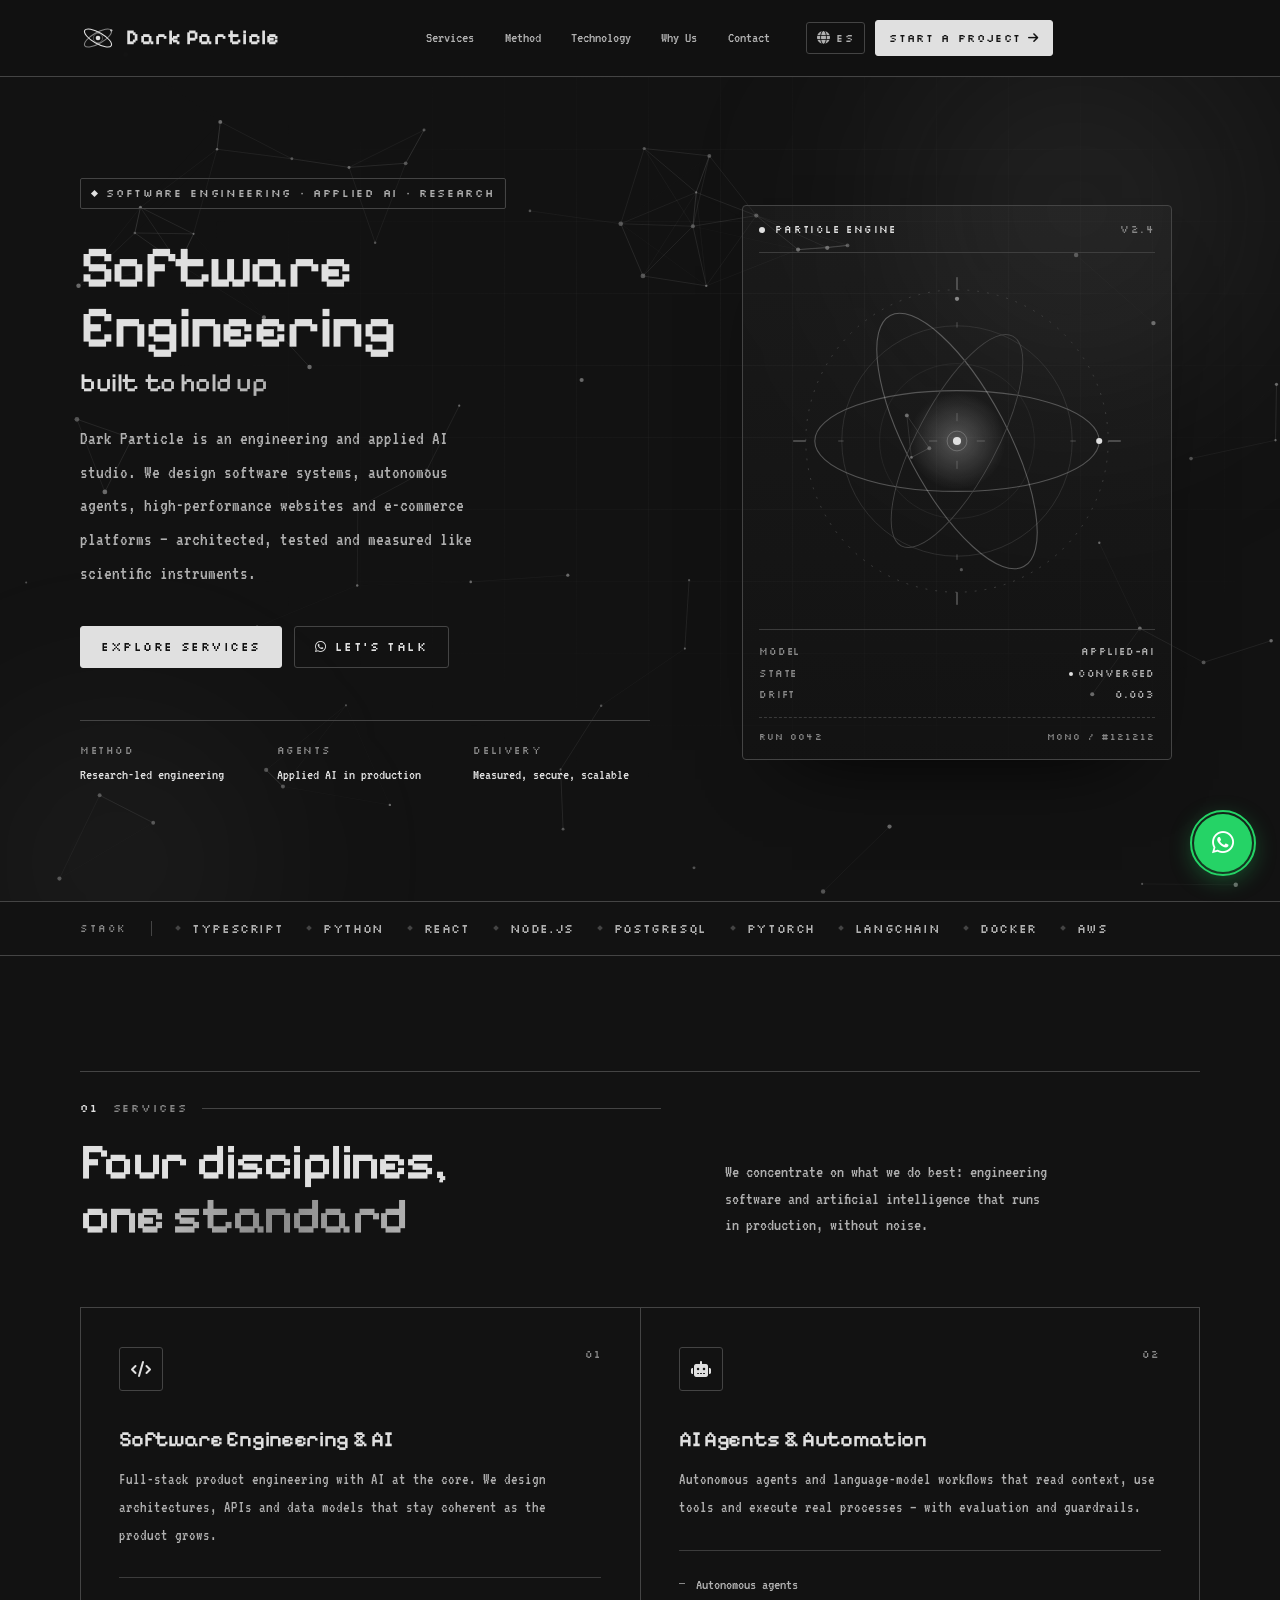
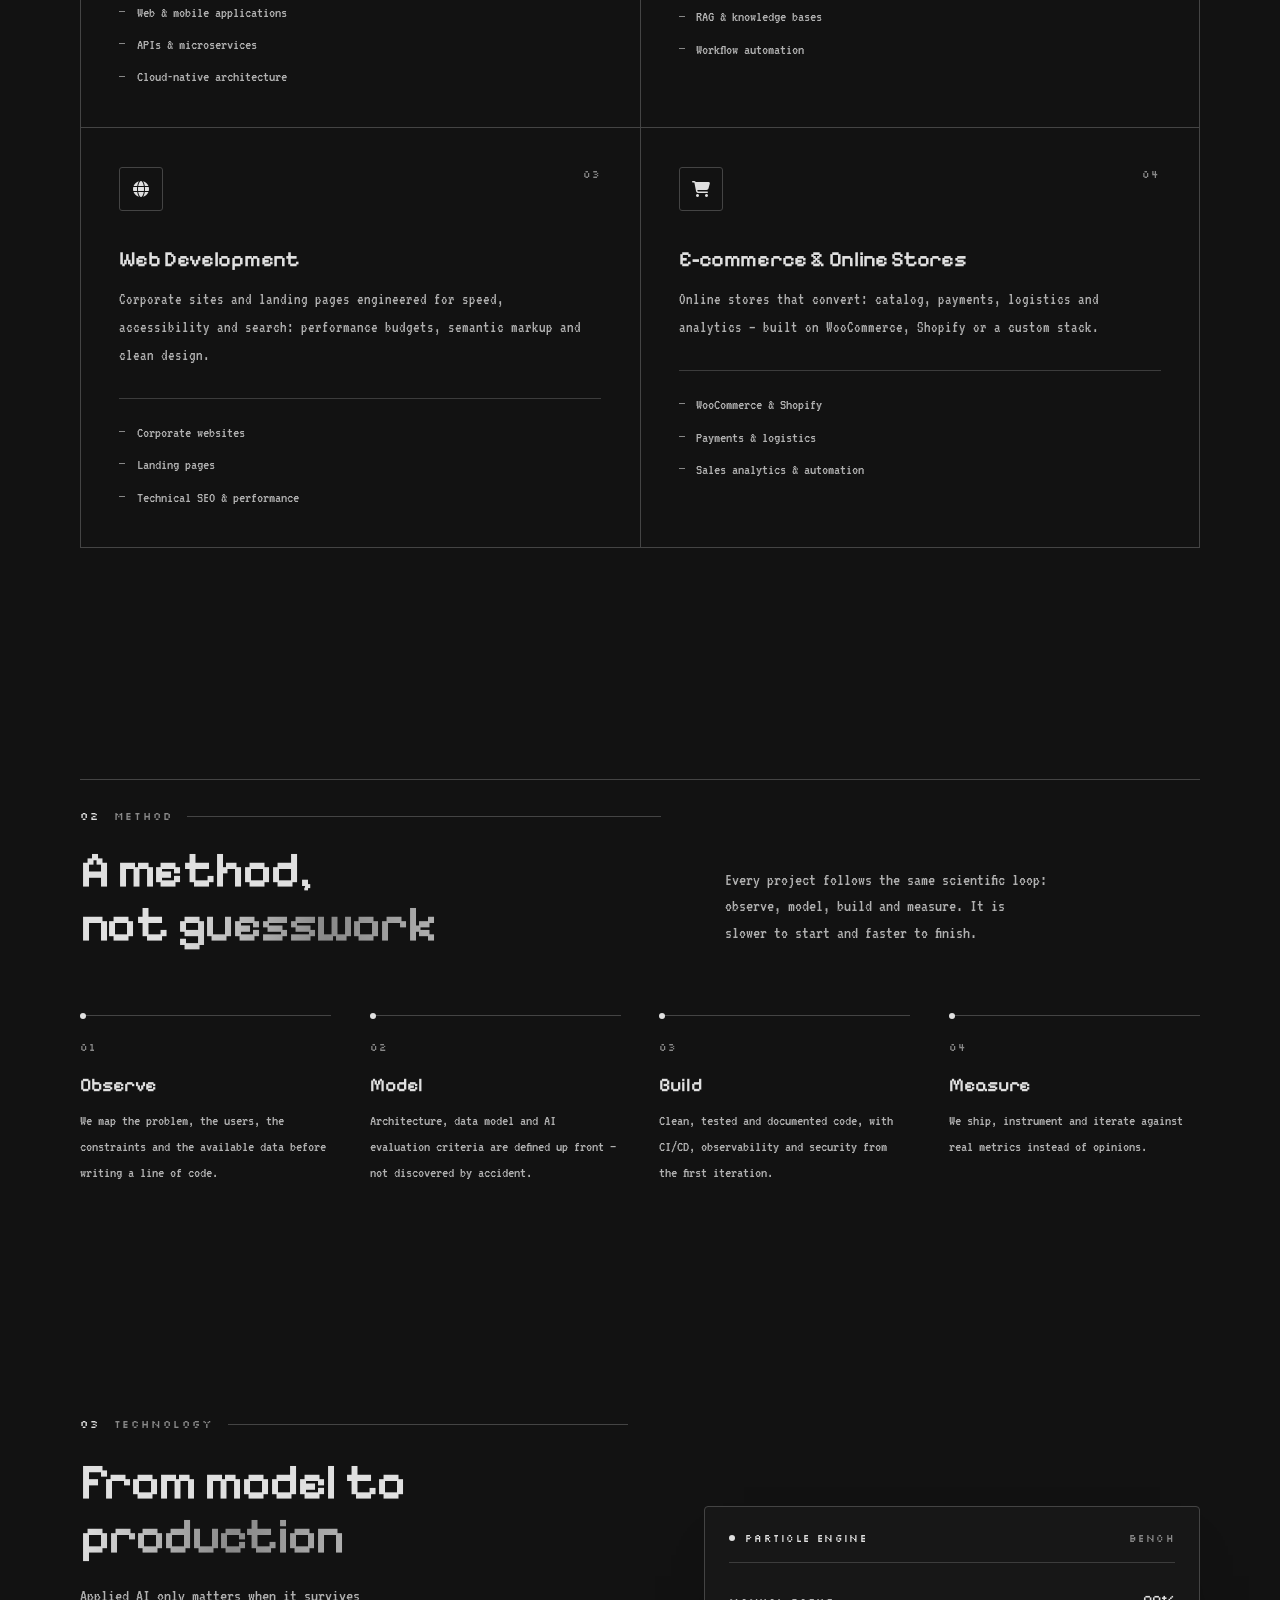
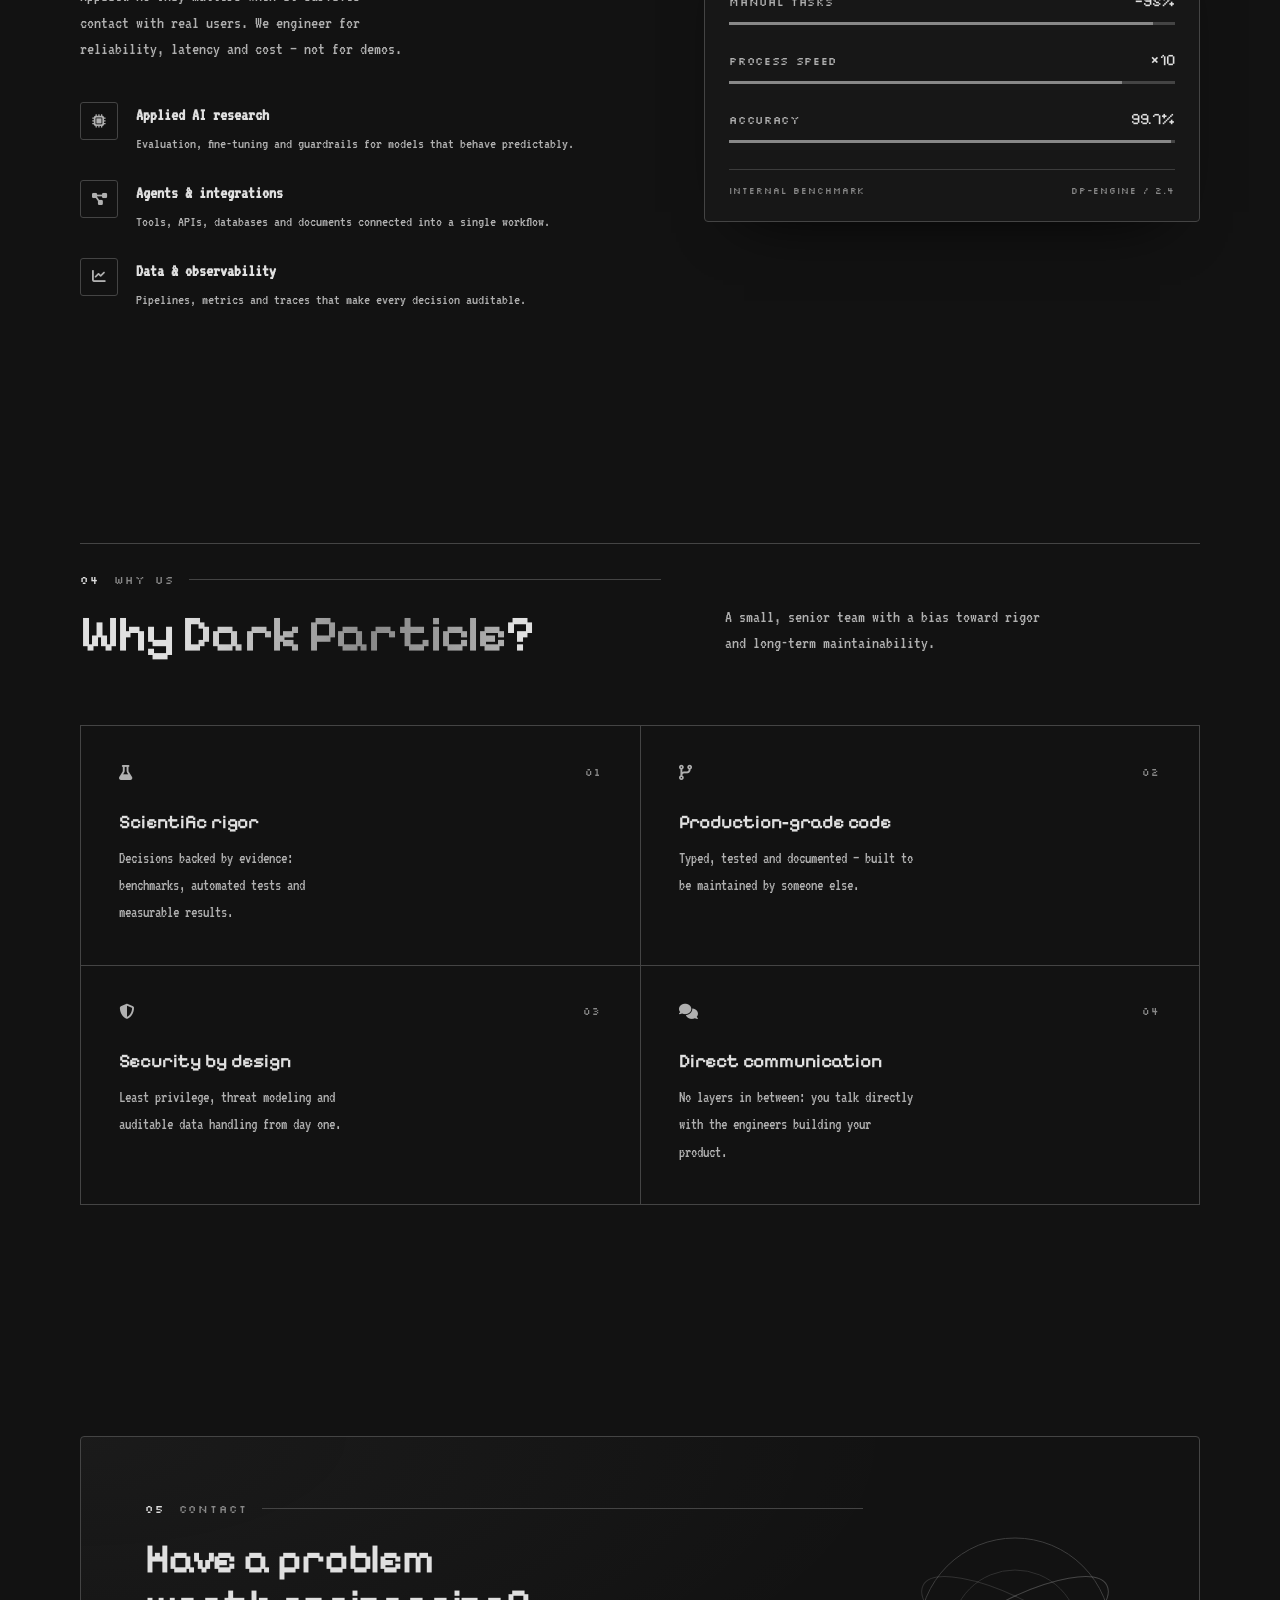
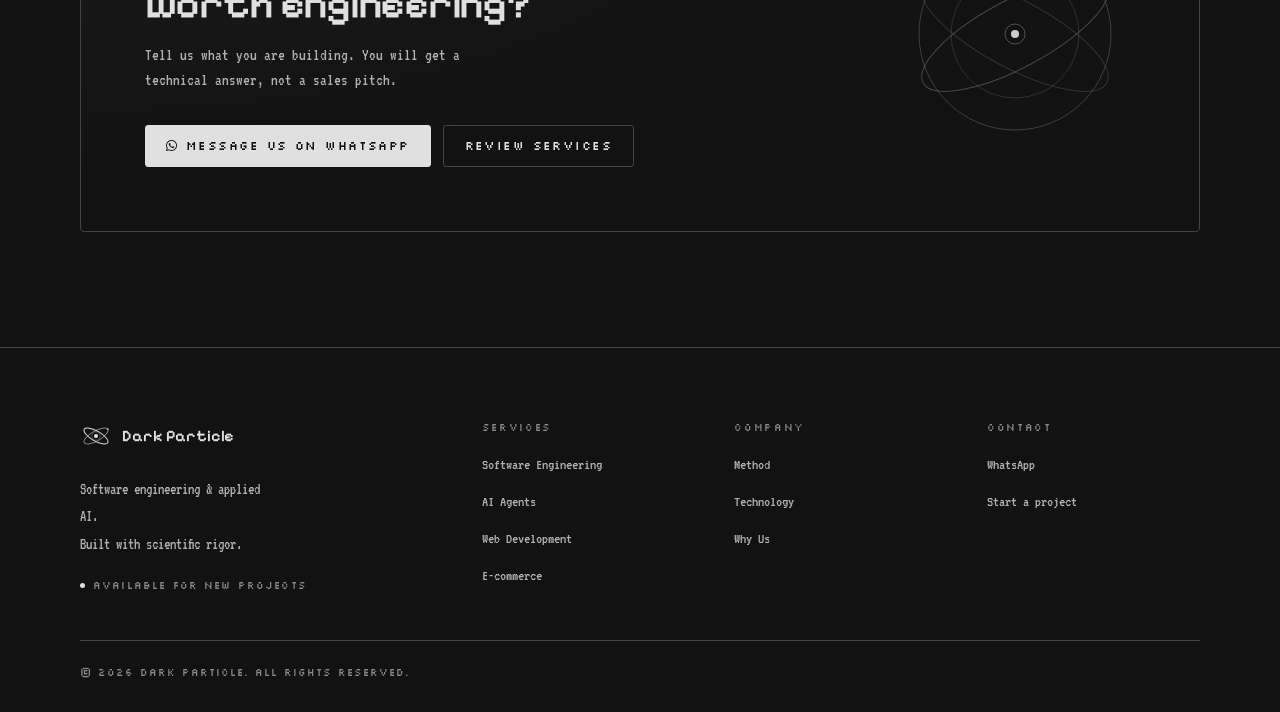
==== pixelArt/index.html @ 59bd62d3 "Add files via upload" ====
<!DOCTYPE html>
<html lang="en" class="no-js">
<head>
  <meta charset="UTF-8">
  <meta name="viewport" content="width=device-width, initial-scale=1">
  <meta name="theme-color" content="#121212">

  <title>Dark Particle | Software Engineering &amp; Applied AI</title>
  <meta name="description" content="Dark Particle is a software engineering and applied AI studio. We build AI agents, high-performance websites and e-commerce platforms with scientific rigor.">
  <meta name="author" content="Dark Particle">

  <meta property="og:type" content="website">
  <meta property="og:site_name" content="Dark Particle">
  <meta property="og:title" content="Dark Particle | Software Engineering &amp; Applied AI">
  <meta property="og:description" content="Software engineering, AI agents, web development and e-commerce — designed, tested and measured like scientific instruments.">
  <meta property="og:image" content="assets/og-dark-particle.png">
  <meta name="twitter:card" content="summary_large_image">
  <meta name="twitter:title" content="Dark Particle | Software Engineering &amp; Applied AI">
  <meta name="twitter:description" content="Software engineering, AI agents, web development and e-commerce — designed, tested and measured like scientific instruments.">
  <meta name="twitter:image" content="assets/og-dark-particle.png">

  <link rel="icon" type="image/png" href="assets/favicon.png">
  <link rel="apple-touch-icon" href="assets/apple-touch-icon.png">

  <!-- Google Fonts: pixel typography (Pixelify Sans + Silkscreen + VT323) -->
  <link rel="preconnect" href="https://fonts.googleapis.com">
  <link rel="preconnect" href="https://fonts.gstatic.com" crossorigin>
  <link href="https://fonts.googleapis.com/css2?family=Pixelify+Sans:wght@400;500;600;700&family=Silkscreen:wght@400;700&family=VT323&display=swap" rel="stylesheet">

  <!-- Font Awesome 6 (icons) -->
  <link rel="stylesheet" href="https://cdnjs.cloudflare.com/ajax/libs/font-awesome/6.5.1/css/all.min.css">

  <!-- Main Stylesheet -->
  <link rel="stylesheet" href="css/style.css">

  <script type="application/ld+json">
  {
    "@context": "https://schema.org",
    "@type": "ProfessionalService",
    "name": "Dark Particle",
    "description": "Software engineering and applied AI studio: AI agents, web development and e-commerce platforms engineered with scientific rigor.",
    "image": "assets/logo-dark-particle.png",
    "telephone": "+57 311 7379576",
    "areaServed": "Worldwide",
    "knowsAbout": ["Software engineering", "Artificial intelligence", "AI agents", "Web development", "E-commerce"]
  }
  </script>

  <script>document.documentElement.classList.remove('no-js');document.documentElement.classList.add('js');</script>
</head>
<body>

  <a class="skip-link" href="#main" data-i18n="a11y_skip">Skip to content</a>

  <!-- Fondo animado global (red de partículas) -->
  <canvas id="swlab-bg" aria-hidden="true"></canvas>

  <!-- ============================= -->
  <!-- NAVBAR                        -->
  <!-- ============================= -->
  <header class="navbar" id="navbar">
    <div class="container navbar__inner">
      <a href="#hero" class="brand" aria-label="Dark Particle — home">
        <svg class="brand__mark" viewBox="0 0 40 40" width="36" height="36" aria-hidden="true" focusable="false">
          <ellipse cx="20" cy="20" rx="17" ry="6.2" transform="rotate(-30 20 20)" fill="none" stroke="currentColor" stroke-opacity=".55" stroke-width="1.2"/>
          <ellipse cx="20" cy="20" rx="17" ry="6.2" transform="rotate(30 20 20)" fill="none" stroke="currentColor" stroke-width="1.2"/>
          <circle cx="20" cy="20" r="5.2" fill="none" stroke="currentColor" stroke-opacity=".35" stroke-width="1"/>
          <circle cx="20" cy="20" r="2.6" fill="currentColor"/>
          <circle cx="34.7" cy="11.5" r="1.3" fill="currentColor" fill-opacity=".7"/>
        </svg>
        <span class="brand__name">Dark Particle</span>
      </a>

      <nav class="navbar__nav" id="navMenu" aria-label="Main navigation">
        <ul class="navbar__links">
          <li><a href="#services" class="navbar__link" data-i18n="nav_services">Services</a></li>
          <li><a href="#method" class="navbar__link" data-i18n="nav_method">Method</a></li>
          <li><a href="#tech" class="navbar__link" data-i18n="nav_tech">Technology</a></li>
          <li><a href="#features" class="navbar__link" data-i18n="nav_features">Why Us</a></li>
          <li><a href="#contact" class="navbar__link" data-i18n="nav_contact">Contact</a></li>
        </ul>
        <div class="navbar__actions">
          <button class="lang-toggle" id="langToggle" type="button" aria-label="Switch language">
            <i class="fa-solid fa-globe" aria-hidden="true"></i>
            <span data-i18n="lang_label">ES</span>
          </button>
          <a href="https://wa.me/573117379576" class="btn btn--primary navbar__cta" target="_blank" rel="noopener" data-i18n="nav_cta" data-wa="nav">
            Start a project <i class="fa-solid fa-arrow-right" aria-hidden="true"></i>
          </a>
        </div>
      </nav>

      <div class="navbar__right">
        <button class="lang-toggle lang-toggle--mobile" id="langToggleMobile" type="button" aria-label="Switch language">
          <i class="fa-solid fa-globe" aria-hidden="true"></i>
          <span data-i18n="lang_label">ES</span>
        </button>
        <button class="navbar__toggle" id="navToggle" type="button" aria-label="Toggle navigation" aria-expanded="false" aria-controls="navMenu">
          <span></span><span></span><span></span>
        </button>
      </div>
    </div>
  </header>

  <main id="main">

    <!-- ============================= -->
    <!-- HERO                          -->
    <!-- ============================= -->
    <section class="hero" id="hero">
      <div class="hero__bg" aria-hidden="true">
        <div class="hero__glow hero__glow--1"></div>
        <div class="hero__glow hero__glow--2"></div>
        <div class="hero__grid"></div>
      </div>

      <div class="container hero__inner">
        <div class="hero__content">
          <p class="hero__badge reveal">
            <span class="hero__badge-mark" aria-hidden="true"></span>
            <span data-i18n="hero_badge">Software Engineering · Applied AI · Research</span>
          </p>

          <h1 class="hero__title reveal" data-i18n="hero_title">Software Engineering<span class="hero__title-sub gradient-text">built to hold up</span></h1>

          <p class="hero__subtitle reveal" data-i18n="hero_subtitle">Dark Particle is an engineering and applied AI studio. We design software systems, autonomous agents, high-performance websites and e-commerce platforms — architected, tested and measured like scientific instruments.</p>

          <div class="hero__actions reveal">
            <a href="#services" class="btn btn--primary btn--lg" data-i18n="hero_cta1">Explore services</a>
            <a href="https://wa.me/573117379576" class="btn btn--ghost btn--lg" target="_blank" rel="noopener" data-i18n="hero_cta2" data-wa="hero">
              <i class="fa-brands fa-whatsapp" aria-hidden="true"></i> Let's talk
            </a>
          </div>

          <dl class="hero__stats reveal">
            <div class="hero__stat">
              <dt class="hero__stat-label" data-i18n="hero_stat1_label">Method</dt>
              <dd class="hero__stat-value" data-i18n="hero_stat1">Research-led engineering</dd>
            </div>
            <div class="hero__stat">
              <dt class="hero__stat-label" data-i18n="hero_stat2_label">Agents</dt>
              <dd class="hero__stat-value" data-i18n="hero_stat2">Applied AI in production</dd>
            </div>
            <div class="hero__stat">
              <dt class="hero__stat-label" data-i18n="hero_stat3_label">Delivery</dt>
              <dd class="hero__stat-value" data-i18n="hero_stat3">Measured, secure, scalable</dd>
            </div>
          </dl>
        </div>

        <div class="hero__visual reveal">
          <div class="detector">
            <div class="detector__head">
              <span class="detector__led" aria-hidden="true"></span>
              <span class="detector__title">Particle Engine</span>
              <span class="detector__meta">v2.4</span>
            </div>

            <div class="detector__stage">
              <svg class="detector__svg" viewBox="0 0 400 400" role="img" aria-label="Particle detector diagram with orbital tracks">
                <defs>
                  <radialGradient id="coreGlow" cx="50%" cy="50%" r="50%">
                    <stop offset="0%" stop-color="#E0E0E0" stop-opacity=".30"/>
                    <stop offset="100%" stop-color="#E0E0E0" stop-opacity="0"/>
                  </radialGradient>
                </defs>

                <g fill="none" stroke="#444444">
                  <circle cx="200" cy="200" r="168" stroke-dasharray="2 9"/>
                  <circle cx="200" cy="200" r="128" stroke-opacity=".6"/>
                  <circle cx="200" cy="200" r="86" stroke-opacity=".35"/>
                </g>

                <g stroke="#888888" stroke-width="1" fill="none">
                  <path d="M200 18v14M200 368v14M18 200h14M368 200h14"/>
                  <path d="M200 68v6M200 326v6M68 200h6M326 200h6" stroke-opacity=".55"/>
                </g>

                <g class="detector__orbit detector__orbit--a">
                  <ellipse cx="200" cy="200" rx="158" ry="56" fill="none" stroke="#888888" stroke-opacity=".55" stroke-width="1.2"/>
                  <circle cx="358" cy="200" r="3.4" fill="#E0E0E0"/>
                </g>

                <g class="detector__orbit detector__orbit--b">
                  <ellipse cx="200" cy="200" rx="158" ry="56" transform="rotate(62 200 200)" fill="none" stroke="#E0E0E0" stroke-opacity=".32" stroke-width="1.2"/>
                  <circle cx="200" cy="42" r="2.4" fill="#888888"/>
                </g>

                <g class="detector__orbit detector__orbit--c">
                  <ellipse cx="200" cy="200" rx="132" ry="44" transform="rotate(118 200 200)" fill="none" stroke="#444444" stroke-width="1"/>
                </g>

                <circle cx="200" cy="200" r="54" fill="url(#coreGlow)"/>
                <circle cx="200" cy="200" r="11" fill="none" stroke="#888888" stroke-opacity=".7"/>
                <circle cx="200" cy="200" r="4.5" fill="#E0E0E0"/>
                <path d="M200 178v-9M200 231v-9M178 200h-9M231 200h-9" stroke="#888888" stroke-opacity=".6"/>
              </svg>
            </div>

            <div class="detector__readout">
              <div class="detector__row"><span>MODEL</span><span>applied-ai</span></div>
              <div class="detector__row"><span>STATE</span><span class="is-ok">converged</span></div>
              <div class="detector__row"><span>DRIFT</span><span>0.003</span></div>
            </div>

            <div class="detector__foot">
              <span>RUN 0042</span>
              <span>MONO / #121212</span>
            </div>
          </div>
        </div>
      </div>
    </section>

    <!-- ============================= -->
    <!-- STACK STRIP                   -->
    <!-- ============================= -->
    <section class="stack" aria-label="Technology stack">
      <div class="container stack__inner">
        <span class="stack__label" data-i18n="stack_label">Stack</span>
        <ul class="stack__list">
          <li>TypeScript</li>
          <li>Python</li>
          <li>React</li>
          <li>Node.js</li>
          <li>PostgreSQL</li>
          <li>PyTorch</li>
          <li>LangChain</li>
          <li>Docker</li>
          <li>AWS</li>
        </ul>
      </div>
    </section>

    <!-- ============================= -->
    <!-- SERVICES                      -->
    <!-- ============================= -->
    <section class="section services" id="services">
      <div class="container">
        <header class="section__head reveal">
          <div class="section__head-main">
            <p class="section__eyebrow"><span class="section__index">01</span><span data-i18n="services_tag">Services</span></p>
            <h2 class="section__title" data-i18n="services_title">Four disciplines,<br><span class="gradient-text">one standard</span></h2>
          </div>
          <p class="section__desc" data-i18n="services_desc">We concentrate on what we do best: engineering software and artificial intelligence that runs in production, without noise.</p>
        </header>

        <div class="services__grid">
          <!-- 01. Software engineering & AI -->
          <article class="service reveal">
            <div class="service__top">
              <span class="service__icon"><i class="fa-solid fa-code" aria-hidden="true"></i></span>
              <span class="service__num">01</span>
            </div>
            <h3 class="service__title" data-i18n="s1_title">Software Engineering &amp; AI</h3>
            <p class="service__text" data-i18n="s1_desc">Full-stack product engineering with AI at the core. We design architectures, APIs and data models that stay coherent as the product grows.</p>
            <ul class="service__list">
              <li data-i18n="s1_i1">Web &amp; mobile applications</li>
              <li data-i18n="s1_i2">APIs &amp; microservices</li>
              <li data-i18n="s1_i3">Cloud-native architecture</li>
            </ul>
          </article>

          <!-- 02. AI agents -->
          <article class="service reveal">
            <div class="service__top">
              <span class="service__icon"><i class="fa-solid fa-robot" aria-hidden="true"></i></span>
              <span class="service__num">02</span>
            </div>
            <h3 class="service__title" data-i18n="s2_title">AI Agents &amp; Automation</h3>
            <p class="service__text" data-i18n="s2_desc">Autonomous agents and language-model workflows that read context, use tools and execute real processes — with evaluation and guardrails.</p>
            <ul class="service__list">
              <li data-i18n="s2_i1">Autonomous agents</li>
              <li data-i18n="s2_i2">RAG &amp; knowledge bases</li>
              <li data-i18n="s2_i3">Workflow automation</li>
            </ul>
          </article>

          <!-- 03. Web development -->
          <article class="service reveal">
            <div class="service__top">
              <span class="service__icon"><i class="fa-solid fa-globe" aria-hidden="true"></i></span>
              <span class="service__num">03</span>
            </div>
            <h3 class="service__title" data-i18n="s3_title">Web Development</h3>
            <p class="service__text" data-i18n="s3_desc">Corporate sites and landing pages engineered for speed, accessibility and search: performance budgets, semantic markup and clean design.</p>
            <ul class="service__list">
              <li data-i18n="s3_i1">Corporate websites</li>
              <li data-i18n="s3_i2">Landing pages</li>
              <li data-i18n="s3_i3">Technical SEO &amp; performance</li>
            </ul>
          </article>

          <!-- 04. E-commerce -->
          <article class="service reveal">
            <div class="service__top">
              <span class="service__icon"><i class="fa-solid fa-cart-shopping" aria-hidden="true"></i></span>
              <span class="service__num">04</span>
            </div>
            <h3 class="service__title" data-i18n="s4_title">E-commerce &amp; Online Stores</h3>
            <p class="service__text" data-i18n="s4_desc">Online stores that convert: catalog, payments, logistics and analytics — built on WooCommerce, Shopify or a custom stack.</p>
            <ul class="service__list">
              <li data-i18n="s4_i1">WooCommerce &amp; Shopify</li>
              <li data-i18n="s4_i2">Payments &amp; logistics</li>
              <li data-i18n="s4_i3">Sales analytics &amp; automation</li>
            </ul>
          </article>
        </div>
      </div>
    </section>

    <!-- ============================= -->
    <!-- METHOD                        -->
    <!-- ============================= -->
    <section class="section method" id="method">
      <div class="container">
        <header class="section__head reveal">
          <div class="section__head-main">
            <p class="section__eyebrow"><span class="section__index">02</span><span data-i18n="method_tag">Method</span></p>
            <h2 class="section__title" data-i18n="method_title">A method,<br>not <span class="gradient-text">guesswork</span></h2>
          </div>
          <p class="section__desc" data-i18n="method_desc">Every project follows the same scientific loop: observe, model, build and measure. It is slower to start and faster to finish.</p>
        </header>

        <ol class="method__grid">
          <li class="method__step reveal">
            <span class="method__num">01</span>
            <h3 data-i18n="m1_title">Observe</h3>
            <p data-i18n="m1_desc">We map the problem, the users, the constraints and the available data before writing a line of code.</p>
          </li>
          <li class="method__step reveal">
            <span class="method__num">02</span>
            <h3 data-i18n="m2_title">Model</h3>
            <p data-i18n="m2_desc">Architecture, data model and AI evaluation criteria are defined up front — not discovered by accident.</p>
          </li>
          <li class="method__step reveal">
            <span class="method__num">03</span>
            <h3 data-i18n="m3_title">Build</h3>
            <p data-i18n="m3_desc">Clean, tested and documented code, with CI/CD, observability and security from the first iteration.</p>
          </li>
          <li class="method__step reveal">
            <span class="method__num">04</span>
            <h3 data-i18n="m4_title">Measure</h3>
            <p data-i18n="m4_desc">We ship, instrument and iterate against real metrics instead of opinions.</p>
          </li>
        </ol>
      </div>
    </section>

    <!-- ============================= -->
    <!-- TECHNOLOGY                    -->
    <!-- ============================= -->
    <section class="section tech" id="tech">
      <div class="container tech__grid">
        <div class="tech__content reveal">
          <p class="section__eyebrow"><span class="section__index">03</span><span data-i18n="tech_tag">Technology</span></p>
          <h2 class="section__title" data-i18n="tech_title">From model to<br><span class="gradient-text">production</span></h2>
          <p class="section__desc" data-i18n="tech_desc">Applied AI only matters when it survives contact with real users. We engineer for reliability, latency and cost — not for demos.</p>

          <ul class="tech__features">
            <li>
              <i class="fa-solid fa-microchip" aria-hidden="true"></i>
              <div>
                <h3 data-i18n="t1_title">Applied AI research</h3>
                <p data-i18n="t1_desc">Evaluation, fine-tuning and guardrails for models that behave predictably.</p>
              </div>
            </li>
            <li>
              <i class="fa-solid fa-diagram-project" aria-hidden="true"></i>
              <div>
                <h3 data-i18n="t2_title">Agents &amp; integrations</h3>
                <p data-i18n="t2_desc">Tools, APIs, databases and documents connected into a single workflow.</p>
              </div>
            </li>
            <li>
              <i class="fa-solid fa-chart-line" aria-hidden="true"></i>
              <div>
                <h3 data-i18n="t3_title">Data &amp; observability</h3>
                <p data-i18n="t3_desc">Pipelines, metrics and traces that make every decision auditable.</p>
              </div>
            </li>
          </ul>
        </div>

        <aside class="engine reveal" aria-label="Particle Engine metrics">
          <div class="engine__head">
            <span class="engine__led" aria-hidden="true"></span>
            <span data-i18n="engine_title">Particle Engine</span>
            <span class="engine__meta">BENCH</span>
          </div>

          <div class="engine__body">
            <div class="engine__metric">
              <div class="engine__metric-top"><span data-i18n="metric1">Manual tasks</span><span>&minus;95%</span></div>
              <div class="engine__bar"><span style="width: 95%"></span></div>
            </div>
            <div class="engine__metric">
              <div class="engine__metric-top"><span data-i18n="metric2">Process speed</span><span>&times;10</span></div>
              <div class="engine__bar"><span style="width: 88%"></span></div>
            </div>
            <div class="engine__metric">
              <div class="engine__metric-top"><span data-i18n="metric3">Accuracy</span><span>99.7%</span></div>
              <div class="engine__bar"><span style="width: 99%"></span></div>
            </div>
          </div>

          <div class="engine__foot">
            <span data-i18n="engine_foot">Continuous evaluation</span>
            <span>DP-ENGINE / 2.4</span>
          </div>
        </aside>
      </div>
    </section>

    <!-- ============================= -->
    <!-- WHY US                        -->
    <!-- ============================= -->
    <section class="section features" id="features">
      <div class="container">
        <header class="section__head reveal">
          <div class="section__head-main">
            <p class="section__eyebrow"><span class="section__index">04</span><span data-i18n="features_tag">Why Us</span></p>
            <h2 class="section__title" data-i18n="features_title">Why <span class="gradient-text">Dark Particle</span>?</h2>
          </div>
          <p class="section__desc" data-i18n="features_desc">A small, senior team with a bias toward rigor and long-term maintainability.</p>
        </header>

        <div class="features__grid">
          <article class="principle reveal">
            <div class="principle__top">
              <i class="fa-solid fa-flask" aria-hidden="true"></i>
              <span class="principle__num">01</span>
            </div>
            <h3 data-i18n="f1_title">Scientific rigor</h3>
            <p data-i18n="f1_desc">Decisions backed by evidence: benchmarks, automated tests and measurable results.</p>
          </article>

          <article class="principle reveal">
            <div class="principle__top">
              <i class="fa-solid fa-code-branch" aria-hidden="true"></i>
              <span class="principle__num">02</span>
            </div>
            <h3 data-i18n="f2_title">Production-grade code</h3>
            <p data-i18n="f2_desc">Typed, tested and documented — built to be maintained by someone else.</p>
          </article>

          <article class="principle reveal">
            <div class="principle__top">
              <i class="fa-solid fa-shield-halved" aria-hidden="true"></i>
              <span class="principle__num">03</span>
            </div>
            <h3 data-i18n="f3_title">Security by design</h3>
            <p data-i18n="f3_desc">Least privilege, threat modeling and auditable data handling from day one.</p>
          </article>

          <article class="principle reveal">
            <div class="principle__top">
              <i class="fa-solid fa-comments" aria-hidden="true"></i>
              <span class="principle__num">04</span>
            </div>
            <h3 data-i18n="f4_title">Direct communication</h3>
            <p data-i18n="f4_desc">No layers in between: you talk directly with the engineers building your product.</p>
          </article>
        </div>
      </div>
    </section>

    <!-- ============================= -->
    <!-- CTA / CONTACT                 -->
    <!-- ============================= -->
    <section class="section cta" id="contact">
      <div class="container">
        <div class="cta__panel reveal">
          <div class="cta__content">
            <p class="section__eyebrow"><span class="section__index">05</span><span data-i18n="cta_tag">Contact</span></p>
            <h2 class="cta__title" data-i18n="cta_title">Have a problem worth engineering?</h2>
            <p class="cta__text" data-i18n="cta_text">Tell us what you are building. You will get a technical answer, not a sales pitch.</p>
            <div class="cta__actions">
              <a href="https://wa.me/573117379576" class="btn btn--primary btn--lg" target="_blank" rel="noopener" data-i18n="cta_btn1" data-wa="cta">
                <i class="fa-brands fa-whatsapp" aria-hidden="true"></i> Message us on WhatsApp
              </a>
              <a href="#services" class="btn btn--ghost btn--lg" data-i18n="cta_btn2">Review services</a>
            </div>
          </div>

          <div class="cta__deco" aria-hidden="true">
            <svg viewBox="0 0 240 240" width="240" height="240" fill="none">
              <circle cx="120" cy="120" r="96" stroke="#444444"/>
              <circle cx="120" cy="120" r="64" stroke="#444444" stroke-opacity=".7"/>
              <ellipse cx="120" cy="120" rx="104" ry="34" transform="rotate(-28 120 120)" stroke="#888888" stroke-opacity=".5"/>
              <ellipse cx="120" cy="120" rx="104" ry="34" transform="rotate(28 120 120)" stroke="#888888" stroke-opacity=".3"/>
              <circle cx="120" cy="120" r="4" fill="#E0E0E0"/>
              <circle cx="120" cy="120" r="10" stroke="#888888" stroke-opacity=".6"/>
            </svg>
          </div>
        </div>
      </div>
    </section>

  </main>

  <!-- ============================= -->
  <!-- FOOTER                        -->
  <!-- ============================= -->
  <footer class="footer" id="footer">
    <div class="container">
      <div class="footer__grid">
        <div class="footer__brand">
          <a href="#hero" class="brand" aria-label="Dark Particle — home">
            <svg class="brand__mark" viewBox="0 0 40 40" width="32" height="32" aria-hidden="true" focusable="false">
              <ellipse cx="20" cy="20" rx="17" ry="6.2" transform="rotate(-30 20 20)" fill="none" stroke="currentColor" stroke-opacity=".55" stroke-width="1.2"/>
              <ellipse cx="20" cy="20" rx="17" ry="6.2" transform="rotate(30 20 20)" fill="none" stroke="currentColor" stroke-width="1.2"/>
              <circle cx="20" cy="20" r="5.2" fill="none" stroke="currentColor" stroke-opacity=".35" stroke-width="1"/>
              <circle cx="20" cy="20" r="2.6" fill="currentColor"/>
              <circle cx="34.7" cy="11.5" r="1.3" fill="currentColor" fill-opacity=".7"/>
            </svg>
            <span class="brand__name brand__name--footer">Dark Particle</span>
          </a>
          <p class="footer__tagline" data-i18n="footer_tagline">Software engineering &amp; applied AI.<br>Built with scientific rigor.</p>
          <p class="footer__status"><span class="footer__dot" aria-hidden="true"></span><span data-i18n="footer_status">Available for new projects</span></p>
        </div>

        <div class="footer__col">
          <h4 data-i18n="footer_services">Services</h4>
          <ul>
            <li><a href="#services" data-i18n="footer_sw">Software Engineering</a></li>
            <li><a href="#services" data-i18n="footer_ai">AI Agents</a></li>
            <li><a href="#services" data-i18n="footer_web">Web Development</a></li>
            <li><a href="#services" data-i18n="footer_ecommerce">E-commerce</a></li>
          </ul>
        </div>

        <div class="footer__col">
          <h4 data-i18n="footer_company">Company</h4>
          <ul>
            <li><a href="#method" data-i18n="footer_method">Method</a></li>
            <li><a href="#tech" data-i18n="footer_tech">Technology</a></li>
            <li><a href="#features" data-i18n="footer_why">Why Us</a></li>
          </ul>
        </div>

        <div class="footer__col">
          <h4 data-i18n="footer_contact">Contact</h4>
          <ul>
            <li><a href="https://wa.me/573117379576" target="_blank" rel="noopener" data-wa="footer" data-i18n="footer_whatsapp">WhatsApp</a></li>
            <li><a href="https://wa.me/573117379576" target="_blank" rel="noopener" data-wa="footer" data-i18n="footer_talk">Start a project</a></li>
          </ul>
        </div>
      </div>

      <div class="footer__bottom">
        <p data-i18n="footer_copy">&copy; 2026 Dark Particle. All rights reserved.</p>
      </div>
    </div>
  </footer>

  <!-- ============================= -->
  <!-- WHATSAPP FLOATING BUTTON      -->
  <!-- ============================= -->
  <a href="https://wa.me/573117379576"
     class="whatsapp-btn"
     target="_blank"
     rel="noopener"
     aria-label="Chat on WhatsApp"
     data-wa="float"
     id="whatsappBtn">
    <i class="fa-brands fa-whatsapp" aria-hidden="true"></i>
    <span class="whatsapp-btn__pulse" aria-hidden="true"></span>
  </a>

  <script src="js/script.js"></script>
  <script src="js/background.js"></script>
</body>
</html>
---- pixelArt/css/style.css ----
/* ============================================================
   DARK PARTICLE — Main Stylesheet
   Monochrome engineering identity
   Palette:
     Background        #121212
     Primary text      #E0E0E0
     Secondary text    #B0B0B0
     Borders/dividers  #444444
     Accent            #888888
   ============================================================ */

/* ---------- Custom properties ---------- */
:root {
  --bg:              #121212;
  --text:            #E0E0E0;
  --text-2:          #B0B0B0;
  --border:          #444444;
  --accent:          #888888;

  /* Derived, palette-only layers (alpha over #121212) */
  --surface:         rgba(224, 224, 224, 0.025);
  --surface-strong:  rgba(224, 224, 224, 0.05);
  --line:            rgba(68, 68, 68, 0.85);
  --grid:            rgba(224, 224, 224, 0.035);

  --font-body:       'VT323', 'Courier New', monospace;
  --font-display:    'Pixelify Sans', 'VT323', monospace;
  --font-mono:       'Silkscreen', 'VT323', monospace;

  --container:       1200px;
  --gutter:          clamp(1.25rem, 4vw, 2.5rem);
  --navbar-h:        76px;

  --ease:            cubic-bezier(0.2, 0.7, 0.2, 1);
  --ease-out-expo:   cubic-bezier(0.16, 1, 0.3, 1);
  --duration-base:   300ms;
}

/* ---------- Reset & base ---------- */
*,
*::before,
*::after {
  box-sizing: border-box;
  margin: 0;
  padding: 0;
}

html {
  background-color: var(--bg);
  scroll-behavior: smooth;
  scroll-padding-top: calc(var(--navbar-h) + 1rem);
  -webkit-text-size-adjust: 100%;
}

body {
  font-family: var(--font-body);
  font-size: 1.1rem;
  line-height: 1.5;
  color: var(--text);
  background-color: transparent;
  overflow-x: hidden;
  -webkit-font-smoothing: antialiased;
  -moz-osx-font-smoothing: grayscale;
}

#swlab-bg {
  position: fixed;
  inset: 0;
  display: block;
  width: 100%;
  height: 100%;
  z-index: -1;
  pointer-events: none;
}

img {
  display: block;
  max-width: 100%;
}

a {
  color: inherit;
  text-decoration: none;
}

ul,
ol {
  list-style: none;
}

button {
  font: inherit;
  color: inherit;
}

::selection {
  background: var(--text);
  color: var(--bg);
}

:focus-visible {
  outline: 2px solid var(--accent);
  outline-offset: 3px;
}

/* Thin monochrome scrollbar */
* {
  scrollbar-width: thin;
  scrollbar-color: var(--border) var(--bg);
}

::-webkit-scrollbar {
  width: 10px;
  height: 10px;
}

::-webkit-scrollbar-track {
  background: var(--bg);
}

::-webkit-scrollbar-thumb {
  background: var(--border);
  border: 2px solid var(--bg);
}

/* ---------- Layout helpers ---------- */
.container {
  width: 100%;
  max-width: var(--container);
  margin-inline: auto;
  padding-inline: var(--gutter);
}

.section {
  padding-block: clamp(4.5rem, 9vw, 7.5rem);
  position: relative;
}

.skip-link {
  position: fixed;
  top: 0.75rem;
  left: 0.75rem;
  z-index: 2000;
  transform: translateY(-250%);
  background: var(--text);
  color: var(--bg);
  padding: 0.7em 1.1em;
  font-family: var(--font-mono);
  font-size: 0.7rem;
  letter-spacing: 0.12em;
  text-transform: uppercase;
  transition: transform 0.2s var(--ease);
}

.skip-link:focus {
  transform: translateY(0);
}

.gradient-text {
  background: linear-gradient(96deg, var(--text) 0%, var(--accent) 58%, var(--text-2) 100%);
  -webkit-background-clip: text;
  background-clip: text;
  color: transparent;
  -webkit-text-fill-color: transparent;
}

.mono {
  font-family: var(--font-mono);
}

/* ---------- Brand mark ---------- */
.brand {
  display: inline-flex;
  align-items: center;
  gap: 0.65rem;
  color: var(--text);
}

.brand__mark {
  flex: 0 0 auto;
  color: var(--text);
  transition: transform 0.8s var(--ease);
}

.brand:hover .brand__mark {
  transform: rotate(180deg);
}

.brand__name {
  font-family: var(--font-display);
  font-size: 1.05rem;
  font-weight: 600;
  letter-spacing: -0.01em;
  white-space: nowrap;
}

/* ---------- Buttons ---------- */
.btn {
  display: inline-flex;
  align-items: center;
  justify-content: center;
  gap: 0.6em;
  font-family: var(--font-mono);
  font-size: 0.72rem;
  font-weight: 500;
  letter-spacing: 0.12em;
  text-transform: uppercase;
  line-height: 1.2;
  padding: 1em 1.5em;
  border: 1px solid transparent;
  border-radius: 3px;
  cursor: pointer;
  white-space: nowrap;
  transition:
    background-color 0.25s var(--ease),
    border-color 0.25s var(--ease),
    color 0.25s var(--ease),
    box-shadow 0.25s var(--ease),
    transform 0.25s var(--ease);
}

.btn:active {
  transform: scale(0.985);
}

.btn--primary {
  background: var(--text);
  border-color: var(--text);
  color: var(--bg);
}

.btn--primary:hover {
  transform: translateY(-2px);
  box-shadow: 0 0 0 4px rgba(224, 224, 224, 0.08);
}

.btn--ghost {
  background: transparent;
  border-color: var(--border);
  color: var(--text);
}

.btn--ghost:hover {
  border-color: var(--accent);
  background: var(--surface);
  transform: translateY(-2px);
}

.btn--lg {
  padding: 1.05em 1.7em;
  font-size: 0.75rem;
}

.btn i {
  font-size: 1.05em;
}

/* ---------- Section headers ---------- */
.section__head {
  display: grid;
  grid-template-columns: minmax(0, 1.1fr) minmax(0, 0.9fr);
  gap: 2rem 4rem;
  align-items: end;
  border-top: 1px solid var(--border);
  padding-top: 1.75rem;
  margin-bottom: clamp(2.5rem, 5vw, 4rem);
}

.section__eyebrow {
  display: flex;
  align-items: center;
  gap: 0.85rem;
  font-family: var(--font-mono);
  font-size: 0.64rem;
  font-weight: 500;
  letter-spacing: 0.18em;
  text-transform: uppercase;
  color: var(--accent);
  margin-bottom: 1.25rem;
}

.section__eyebrow::after {
  content: '';
  flex: 1;
  height: 1px;
  background: var(--border);
}

.section__index {
  color: var(--text);
}

.section__title {
  font-family: var(--font-display);
  font-size: clamp(1.95rem, 4.2vw, 3.15rem);
  font-weight: 600;
  line-height: 1.06;
  letter-spacing: -0.03em;
  text-wrap: balance;
}

.section__desc {
  color: var(--text-2);
  font-size: 0.97rem;
  line-height: 1.75;
  max-width: 46ch;
  margin-bottom: 0.3rem;
}

/* ============================================================
   NAVBAR
   ============================================================ */
.navbar {
  position: sticky;
  top: 0;
  z-index: 1100;
  border-bottom: 1px solid var(--border);
  background: transparent;
  transition: box-shadow 0.3s var(--ease);
}

.navbar::before {
  content: '';
  position: absolute;
  inset: 0;
  z-index: 0;
  background: rgba(18, 18, 18, 0.82);
  backdrop-filter: blur(18px);
  -webkit-backdrop-filter: blur(18px);
  pointer-events: none;
}

.navbar__inner {
  position: relative;
  z-index: 1;
  display: flex;
  align-items: center;
  justify-content: space-between;
  gap: 2rem;
  height: var(--navbar-h);
}

.navbar__nav {
  display: flex;
  align-items: center;
  gap: 2.25rem;
}

.navbar__links {
  display: flex;
  align-items: center;
  gap: 1.9rem;
}

.navbar__link {
  position: relative;
  display: inline-block;
  padding: 0.35rem 0;
  font-size: 0.82rem;
  font-weight: 500;
  color: var(--text-2);
  transition: color 0.2s var(--ease);
}

.navbar__link::after {
  content: '';
  position: absolute;
  left: 0;
  bottom: 0;
  width: 0;
  height: 1px;
  background: var(--text);
  transition: width 0.3s var(--ease);
}

.navbar__link:hover,
.navbar__link:focus-visible {
  color: var(--text);
}

.navbar__link:hover::after,
.navbar__link:focus-visible::after {
  width: 100%;
}

.navbar__actions {
  display: flex;
  align-items: center;
  gap: 0.65rem;
}

.navbar__cta {
  font-size: 0.66rem;
  padding: 0.9em 1.15em;
}

.lang-toggle {
  display: inline-flex;
  align-items: center;
  gap: 0.45em;
  flex-shrink: 0;
  padding: 0.62em 0.9em;
  background: transparent;
  border: 1px solid var(--border);
  border-radius: 3px;
  color: var(--text-2);
  font-family: var(--font-mono);
  font-size: 0.66rem;
  font-weight: 500;
  letter-spacing: 0.12em;
  cursor: pointer;
  transition: color 0.2s var(--ease), border-color 0.2s var(--ease);
}

.lang-toggle:hover {
  color: var(--text);
  border-color: var(--accent);
}

.lang-toggle i {
  font-size: 0.8rem;
}

.lang-toggle--mobile {
  display: none;
}

.navbar__right {
  display: flex;
  align-items: center;
  gap: 0.65rem;
  z-index: 1120;
  flex-shrink: 0;
}

.navbar__toggle {
  display: none;
  flex-direction: column;
  gap: 5px;
  padding: 6px 2px;
  background: none;
  border: 0;
  cursor: pointer;
}

.navbar__toggle span {
  display: block;
  width: 24px;
  height: 1px;
  background: var(--text);
  transition: transform 0.3s var(--ease), opacity 0.2s linear;
}

.navbar__toggle.active span:nth-child(1) {
  transform: translateY(6px) rotate(45deg);
}

.navbar__toggle.active span:nth-child(2) {
  opacity: 0;
  transform: scaleX(0);
}

.navbar__toggle.active span:nth-child(3) {
  transform: translateY(-6px) rotate(-45deg);
}

/* ============================================================
   HERO
   ============================================================ */
.hero {
  position: relative;
  display: flex;
  align-items: center;
  min-height: calc(100vh - var(--navbar-h));
  padding-block: clamp(3.5rem, 7vw, 6rem) clamp(4rem, 8vw, 7rem);
  overflow: hidden;
}

.hero__bg {
  position: absolute;
  inset: 0;
  overflow: hidden;
  pointer-events: none;
}

.hero__glow {
  position: absolute;
  border-radius: 50%;
  filter: blur(90px);
}

.hero__glow--1 {
  width: 560px;
  height: 560px;
  top: -18%;
  right: -6%;
  background: radial-gradient(circle, rgba(136, 136, 136, 0.18) 0%, transparent 68%);
}

.hero__glow--2 {
  width: 440px;
  height: 440px;
  bottom: -22%;
  left: -8%;
  background: radial-gradient(circle, rgba(224, 224, 224, 0.07) 0%, transparent 70%);
}

.hero__grid {
  position: absolute;
  inset: 0;
  background-image:
    linear-gradient(var(--grid) 1px, transparent 1px),
    linear-gradient(90deg, var(--grid) 1px, transparent 1px);
  background-size: 72px 72px;
  -webkit-mask-image: radial-gradient(ellipse 70% 75% at 62% 35%, #000 10%, transparent 72%);
  mask-image: radial-gradient(ellipse 70% 75% at 62% 35%, #000 10%, transparent 72%);
}

.hero__inner {
  position: relative;
  z-index: 1;
  display: grid;
  grid-template-columns: minmax(0, 1.08fr) minmax(0, 0.92fr);
  gap: clamp(2rem, 5vw, 4.5rem);
  align-items: center;
}

.hero__content {
  max-width: 640px;
}

.hero__badge {
  display: inline-flex;
  align-items: center;
  gap: 0.6rem;
  margin-bottom: 1.75rem;
  padding: 0.6em 1em;
  border: 1px solid var(--border);
  border-radius: 2px;
  font-family: var(--font-mono);
  font-size: 0.64rem;
  font-weight: 500;
  letter-spacing: 0.16em;
  text-transform: uppercase;
  color: var(--text-2);
}

.hero__badge-mark {
  width: 5px;
  height: 5px;
  background: var(--text);
  transform: rotate(45deg);
}

.hero__title {
  font-family: var(--font-display);
  font-size: clamp(2.3rem, 4.6vw, 3.65rem);
  font-weight: 600;
  line-height: 1.04;
  letter-spacing: -0.035em;
  margin-bottom: 1.4rem;
  text-wrap: balance;
}

.hero__title-sub {
  display: block;
  margin-top: 0.55rem;
  font-size: 0.45em;
  font-weight: 500;
  line-height: 1.25;
  letter-spacing: -0.015em;
}

.hero__subtitle {
  max-width: 50ch;
  margin-bottom: 2.25rem;
  color: var(--text-2);
  font-size: clamp(0.95rem, 1.6vw, 1.05rem);
  line-height: 1.75;
}

.hero__actions {
  display: flex;
  flex-wrap: wrap;
  gap: 0.75rem;
  margin-bottom: clamp(2.25rem, 5vw, 3.25rem);
}

.hero__stats {
  display: grid;
  grid-template-columns: repeat(3, minmax(0, 1fr));
  gap: 1.25rem;
  padding-top: 1.4rem;
  border-top: 1px solid var(--border);
}

.hero__stat dt {
  font-family: var(--font-mono);
  font-size: 0.58rem;
  letter-spacing: 0.16em;
  text-transform: uppercase;
  color: var(--accent);
}

.hero__stat dd {
  margin-top: 0.4rem;
  font-size: 0.82rem;
  line-height: 1.5;
  color: var(--text);
}

/* ---------- Detector panel ---------- */
.hero__visual {
  display: flex;
  justify-content: center;
}

.detector {
  position: relative;
  width: 100%;
  max-width: 430px;
  padding: 1rem;
  border: 1px solid var(--border);
  border-radius: 4px;
  background:
    linear-gradient(180deg, rgba(224, 224, 224, 0.035) 0%, rgba(224, 224, 224, 0.008) 100%);
  box-shadow: 0 40px 80px -50px #000;
}

.detector__head {
  display: flex;
  align-items: center;
  gap: 0.6rem;
  padding-bottom: 0.9rem;
  border-bottom: 1px solid var(--line);
  font-family: var(--font-mono);
  font-size: 0.63rem;
  letter-spacing: 0.14em;
  text-transform: uppercase;
  color: var(--text);
}

.detector__led,
.engine__led {
  width: 6px;
  height: 6px;
  flex: 0 0 auto;
  border-radius: 50%;
  background: var(--text);
  animation: ledPulse 2.6s ease-in-out infinite;
}

.detector__meta {
  margin-left: auto;
  color: var(--accent);
}

.detector__stage {
  display: grid;
  place-items: center;
  padding: 0.5rem 0;
}

.detector__svg {
  width: 100%;
  height: auto;
  max-height: 360px;
}

.detector__orbit {
  transform-origin: 200px 200px;
}

.detector__orbit--a {
  animation: orbitSpin 70s linear infinite;
}

.detector__orbit--b {
  animation: orbitSpin 95s linear infinite reverse;
}

.detector__orbit--c {
  animation: orbitSpin 140s linear infinite;
}

.detector__readout {
  display: grid;
  gap: 0.4rem;
  padding-top: 0.9rem;
  border-top: 1px solid var(--line);
  font-family: var(--font-mono);
  font-size: 0.63rem;
  letter-spacing: 0.08em;
  text-transform: uppercase;
}

.detector__row {
  display: flex;
  justify-content: space-between;
  gap: 1rem;
}

.detector__row span:first-child {
  color: var(--accent);
}

.detector__row span:last-child {
  color: var(--text-2);
}

.detector__row .is-ok {
  color: var(--text);
}

.detector__row .is-ok::before {
  content: '';
  display: inline-block;
  width: 4px;
  height: 4px;
  margin-right: 0.45em;
  vertical-align: middle;
  background: var(--text);
  border-radius: 50%;
}

.detector__foot {
  display: flex;
  justify-content: space-between;
  gap: 1rem;
  margin-top: 0.9rem;
  padding-top: 0.75rem;
  border-top: 1px dashed rgba(68, 68, 68, 0.8);
  font-family: var(--font-mono);
  font-size: 0.55rem;
  letter-spacing: 0.12em;
  text-transform: uppercase;
  color: var(--accent);
}

/* ============================================================
   STACK STRIP
   ============================================================ */
.stack {
  border-block: 1px solid var(--border);
  padding-block: 1.1rem;
}

.stack__inner {
  display: flex;
  align-items: center;
  gap: 1.5rem;
  flex-wrap: wrap;
}

.stack__label {
  padding-right: 1.5rem;
  border-right: 1px solid var(--border);
  font-family: var(--font-mono);
  font-size: 0.6rem;
  letter-spacing: 0.18em;
  text-transform: uppercase;
  color: var(--accent);
}

.stack__list {
  display: flex;
  flex-wrap: wrap;
  gap: 0.4rem 1.5rem;
  font-family: var(--font-mono);
  font-size: 0.7rem;
  letter-spacing: 0.05em;
  color: var(--text-2);
}

.stack__list li {
  position: relative;
  padding-left: 1rem;
}

.stack__list li::before {
  content: '';
  position: absolute;
  left: 0;
  top: 50%;
  width: 4px;
  height: 4px;
  background: var(--border);
  transform: translateY(-50%) rotate(45deg);
}

/* ============================================================
   SERVICES
   ============================================================ */
.services__grid {
  display: grid;
  grid-template-columns: repeat(2, minmax(0, 1fr));
  gap: 1px;
  background: var(--border);
  border: 1px solid var(--border);
}

.service {
  position: relative;
  padding: clamp(1.75rem, 3vw, 2.75rem);
  background: var(--bg);
  transition: background-color 0.3s var(--ease);
}

.service:hover {
  background: var(--surface);
}

.service__top {
  display: flex;
  align-items: flex-start;
  justify-content: space-between;
  margin-bottom: 2rem;
}

.service__icon {
  display: inline-flex;
  align-items: center;
  justify-content: center;
  width: 44px;
  height: 44px;
  border: 1px solid var(--border);
  border-radius: 3px;
  color: var(--text);
  font-size: 1rem;
  transition: border-color 0.3s var(--ease), color 0.3s var(--ease);
}

.service:hover .service__icon {
  border-color: var(--accent);
}

.service__num {
  font-family: var(--font-mono);
  font-size: 0.64rem;
  letter-spacing: 0.12em;
  color: var(--accent);
}

.service__title {
  font-family: var(--font-display);
  font-size: 1.2rem;
  font-weight: 600;
  letter-spacing: -0.015em;
  margin-bottom: 0.7rem;
}

.service__text {
  color: var(--text-2);
  font-size: 0.9rem;
  line-height: 1.7;
}

.service__list {
  display: grid;
  gap: 0.55rem;
  margin-top: 1.75rem;
  padding-top: 1.4rem;
  border-top: 1px solid var(--line);
}

.service__list li {
  position: relative;
  padding-left: 1.1rem;
  font-size: 0.84rem;
  color: var(--text-2);
}

.service__list li::before {
  content: '';
  position: absolute;
  left: 0;
  top: 0.65em;
  width: 6px;
  height: 1px;
  background: var(--accent);
}

/* ============================================================
   METHOD
   ============================================================ */
.method__grid {
  display: grid;
  grid-template-columns: repeat(4, minmax(0, 1fr));
  gap: clamp(1.5rem, 3vw, 2.5rem);
}

.method__step {
  position: relative;
  padding-top: 1.5rem;
  border-top: 1px solid var(--border);
}

.method__step::before {
  content: '';
  position: absolute;
  top: -3px;
  left: 0;
  width: 6px;
  height: 6px;
  border-radius: 50%;
  background: var(--text);
  transition: background-color 0.3s var(--ease);
}

.method__step:hover::before {
  background: var(--accent);
}

.method__num {
  display: block;
  margin-bottom: 1rem;
  font-family: var(--font-mono);
  font-size: 0.64rem;
  letter-spacing: 0.12em;
  color: var(--accent);
}

.method__step h3 {
  font-family: var(--font-display);
  font-size: 1.05rem;
  font-weight: 600;
  margin-bottom: 0.5rem;
}

.method__step p {
  font-size: 0.85rem;
  line-height: 1.65;
  color: var(--text-2);
}

/* ============================================================
   TECHNOLOGY
   ============================================================ */
.tech__grid {
  display: grid;
  grid-template-columns: minmax(0, 1.05fr) minmax(0, 0.95fr);
  gap: clamp(2.5rem, 6vw, 6rem);
  align-items: center;
}

.tech__content .section__eyebrow {
  margin-bottom: 1.5rem;
}

.tech__content .section__title {
  margin-bottom: 1.25rem;
}

.tech__content .section__desc {
  margin-bottom: 2.5rem;
}

.tech__features {
  display: grid;
  gap: 1.5rem;
}

.tech__features li {
  display: flex;
  align-items: flex-start;
  gap: 1.1rem;
}

.tech__features i {
  flex: 0 0 38px;
  height: 38px;
  display: inline-flex;
  align-items: center;
  justify-content: center;
  border: 1px solid var(--border);
  border-radius: 3px;
  color: var(--text-2);
  font-size: 0.85rem;
}

.tech__features h3 {
  font-size: 0.95rem;
  font-weight: 600;
  margin-bottom: 0.2rem;
}

.tech__features p {
  font-size: 0.83rem;
  line-height: 1.6;
  color: var(--text-2);
}

.engine {
  position: relative;
  padding: 1.5rem;
  border: 1px solid var(--border);
  border-radius: 4px;
  background: var(--surface);
  box-shadow: 0 30px 60px -40px #000;
}

.engine__head {
  display: flex;
  align-items: center;
  gap: 0.6rem;
  padding-bottom: 1rem;
  border-bottom: 1px solid var(--line);
  font-family: var(--font-mono);
  font-size: 0.63rem;
  letter-spacing: 0.14em;
  text-transform: uppercase;
  color: var(--text);
}

.engine__meta {
  margin-left: auto;
  color: var(--accent);
}

.engine__body {
  display: grid;
  gap: 1.4rem;
  padding-block: 1.6rem;
}

.engine__metric-top {
  display: flex;
  align-items: baseline;
  justify-content: space-between;
  gap: 1rem;
  margin-bottom: 0.6rem;
  font-family: var(--font-mono);
  font-size: 0.68rem;
  letter-spacing: 0.06em;
  color: var(--text-2);
}

.engine__metric-top span:last-child {
  font-family: var(--font-display);
  font-size: 1rem;
  letter-spacing: -0.01em;
  color: var(--text);
}

.engine__bar {
  height: 3px;
  background: var(--border);
  overflow: hidden;
}

.engine__bar span {
  display: block;
  height: 100%;
  background: var(--accent);
}

.engine__foot {
  display: flex;
  justify-content: space-between;
  gap: 1rem;
  padding-top: 0.9rem;
  border-top: 1px solid var(--line);
  font-family: var(--font-mono);
  font-size: 0.55rem;
  letter-spacing: 0.1em;
  text-transform: uppercase;
  color: var(--accent);
}

/* ============================================================
   WHY US
   ============================================================ */
.features__grid {
  display: grid;
  grid-template-columns: repeat(2, minmax(0, 1fr));
  gap: 1px;
  background: var(--border);
  border: 1px solid var(--border);
}

.principle {
  padding: clamp(1.75rem, 3vw, 2.5rem);
  background: var(--bg);
  transition: background-color 0.3s var(--ease);
}

.principle:hover {
  background: var(--surface);
}

.principle__top {
  display: flex;
  align-items: center;
  justify-content: space-between;
  margin-bottom: 1.75rem;
}

.principle__top i {
  font-size: 0.95rem;
  color: var(--text-2);
}

.principle__num {
  font-family: var(--font-mono);
  font-size: 0.64rem;
  letter-spacing: 0.12em;
  color: var(--accent);
}

.principle h3 {
  font-family: var(--font-display);
  font-size: 1.05rem;
  font-weight: 600;
  margin-bottom: 0.5rem;
}

.principle p {
  font-size: 0.87rem;
  line-height: 1.7;
  color: var(--text-2);
  max-width: 40ch;
}

/* ============================================================
   CTA
   ============================================================ */
.cta__panel {
  position: relative;
  display: grid;
  grid-template-columns: minmax(0, 1fr) 240px;
  gap: 2rem;
  align-items: center;
  padding: clamp(2rem, 5vw, 4.25rem);
  border: 1px solid var(--border);
  border-radius: 4px;
  background:
    radial-gradient(120% 140% at 0% 0%, rgba(224, 224, 224, 0.045) 0%, transparent 62%),
    var(--bg);
  overflow: hidden;
}

.cta__content {
  position: relative;
  z-index: 1;
}

.cta__title {
  font-family: var(--font-display);
  font-size: clamp(1.7rem, 3.6vw, 2.6rem);
  font-weight: 600;
  line-height: 1.08;
  letter-spacing: -0.03em;
  max-width: 20ch;
  margin-bottom: 1rem;
  text-wrap: balance;
}

.cta__text {
  max-width: 46ch;
  margin-bottom: 2rem;
  color: var(--text-2);
  font-size: 0.95rem;
}

.cta__actions {
  display: flex;
  flex-wrap: wrap;
  gap: 0.75rem;
}

.cta__deco {
  display: flex;
  justify-content: center;
  opacity: 0.9;
}

.cta__deco svg {
  animation: orbitSpin 120s linear infinite;
  transform-origin: 50% 50%;
}

/* ============================================================
   FOOTER
   ============================================================ */
.footer {
  padding-block: clamp(3rem, 6vw, 4.5rem) 2rem;
  border-top: 1px solid var(--border);
}

.footer__grid {
  display: grid;
  grid-template-columns: 1.7fr 1fr 1fr 1fr;
  gap: 2.5rem;
  padding-bottom: 3rem;
}

.brand__name--footer {
  font-size: 1rem;
}

.footer__tagline {
  margin-top: 1rem;
  max-width: 30ch;
  font-size: 0.87rem;
  line-height: 1.7;
  color: var(--text-2);
}

.footer__status {
  display: flex;
  align-items: center;
  gap: 0.5rem;
  margin-top: 1.25rem;
  font-family: var(--font-mono);
  font-size: 0.58rem;
  letter-spacing: 0.12em;
  text-transform: uppercase;
  color: var(--accent);
}

.footer__dot {
  width: 5px;
  height: 5px;
  border-radius: 50%;
  background: var(--text);
  animation: ledPulse 2.6s ease-in-out infinite;
}

.footer__col h4 {
  margin-bottom: 1rem;
  font-family: var(--font-mono);
  font-size: 0.58rem;
  font-weight: 500;
  letter-spacing: 0.16em;
  text-transform: uppercase;
  color: var(--accent);
}

.footer__col ul {
  display: grid;
  gap: 0.65rem;
}

.footer__col a {
  font-size: 0.85rem;
  color: var(--text-2);
  transition: color 0.2s var(--ease);
}

.footer__col a:hover {
  color: var(--text);
}

.footer__bottom {
  display: flex;
  flex-wrap: wrap;
  justify-content: space-between;
  gap: 0.75rem 1.5rem;
  padding-top: 1.5rem;
  border-top: 1px solid var(--border);
  font-family: var(--font-mono);
  font-size: 0.58rem;
  letter-spacing: 0.1em;
  text-transform: uppercase;
  color: var(--accent);
}

/* ============================================================
   WHATSAPP FLOATING BUTTON
   ============================================================ */
.whatsapp-btn {
  position: fixed;
  bottom: 28px;
  right: 28px;
  z-index: 999;
  display: flex;
  align-items: center;
  justify-content: center;
  width: 58px;
  height: 58px;
  background: #25d366;
  color: #fff;
  font-size: 1.6rem;
  border-radius: 50%;
  box-shadow: 0 6px 24px rgba(37, 211, 102, 0.4);
  transition:
    transform var(--duration-base) var(--ease-out-expo),
    box-shadow var(--duration-base);
  animation: whatsappPulse 2.5s ease-in-out infinite;
}

.whatsapp-btn:hover {
  transform: scale(1.1);
  box-shadow: 0 8px 32px rgba(37, 211, 102, 0.55);
}

.whatsapp-btn__pulse {
  position: absolute;
  inset: -4px;
  border-radius: 50%;
  border: 2px solid #25d366;
  animation: pulseRing 2s ease-out infinite;
}

@keyframes pulseRing {
  0%   { transform: scale(1);   opacity: 0.7; }
  100% { transform: scale(1.6); opacity: 0; }
}

@keyframes whatsappPulse {
  0%, 100% { transform: scale(1); }
  10%      { transform: scale(1.08); }
  20%      { transform: scale(1); }
}

/* ============================================================
   MOTION
   ============================================================ */
@keyframes orbitSpin {
  to { transform: rotate(360deg); }
}

@keyframes ledPulse {
  0%, 100% { opacity: 1; }
  50%      { opacity: 0.35; }
}

.js .reveal {
  opacity: 0;
  transform: translateY(18px);
  transition:
    opacity 0.7s var(--ease),
    transform 0.7s var(--ease);
}

.js .reveal.revealed {
  opacity: 1;
  transform: none;
}

.services__grid .reveal:nth-child(2) { transition-delay: 0.06s; }
.services__grid .reveal:nth-child(3) { transition-delay: 0.12s; }
.services__grid .reveal:nth-child(4) { transition-delay: 0.18s; }
.method__grid .reveal:nth-child(2)   { transition-delay: 0.06s; }
.method__grid .reveal:nth-child(3)   { transition-delay: 0.12s; }
.method__grid .reveal:nth-child(4)   { transition-delay: 0.18s; }
.features__grid .reveal:nth-child(2) { transition-delay: 0.06s; }
.features__grid .reveal:nth-child(3) { transition-delay: 0.12s; }
.features__grid .reveal:nth-child(4) { transition-delay: 0.18s; }

/* ============================================================
   RESPONSIVE
   ============================================================ */
@media (max-width: 1080px) {
  .hero__inner {
    grid-template-columns: 1fr;
  }

  .hero__content {
    max-width: 100%;
  }

  .hero__visual {
    margin-top: 1rem;
  }

  .detector {
    max-width: 400px;
  }

  .tech__grid {
    grid-template-columns: 1fr;
  }

  .engine {
    max-width: 460px;
  }

  .cta__panel {
    grid-template-columns: 1fr;
  }

  .cta__deco {
    position: absolute;
    right: -60px;
    bottom: -60px;
    opacity: 0.35;
  }
}

@media (max-width: 980px) {
  .section__head {
    grid-template-columns: 1fr;
    gap: 1.25rem;
  }

  .section__desc {
    max-width: 60ch;
  }

  .method__grid {
    grid-template-columns: repeat(2, minmax(0, 1fr));
    gap: 2rem 2rem;
  }

  .footer__grid {
    grid-template-columns: 1fr 1fr;
    gap: 2.5rem;
  }
}

@media (max-width: 900px) {
  :root {
    --navbar-h: 64px;
  }

  .navbar__nav {
    position: fixed;
    inset: 0;
    z-index: 1090;
    flex-direction: column;
    justify-content: center;
    gap: 2.5rem;
    padding: 5rem 1.5rem 3rem;
    background: rgba(18, 18, 18, 0.98);
    backdrop-filter: blur(20px);
    -webkit-backdrop-filter: blur(20px);
    opacity: 0;
    visibility: hidden;
    pointer-events: none;
    overflow-y: auto;
    transition: opacity 0.3s var(--ease), visibility 0.3s var(--ease);
  }

  .navbar__nav.open {
    opacity: 1;
    visibility: visible;
    pointer-events: auto;
  }

  .navbar__links {
    display: flex;
    flex-direction: column;
    align-items: center;
    gap: 1.35rem;
  }

  .navbar__link {
    display: inline-block;
    font-family: var(--font-display);
    font-size: 1.1rem;
    color: var(--text);
  }

  .navbar__actions {
    flex-direction: column;
    gap: 1rem;
  }

  .navbar__actions .lang-toggle {
    display: none;
  }

  .lang-toggle--mobile {
    display: inline-flex;
  }

  .navbar__cta {
    font-size: 0.72rem;
    padding: 1em 1.5em;
  }

  .navbar__toggle {
    display: flex;
  }

  .navbar__inner > .brand,
  .navbar__right {
    position: relative;
    z-index: 1100;
  }

  .hero {
    min-height: auto;
  }

  .detector {
    max-width: 100%;
  }

  .services__grid,
  .features__grid {
    grid-template-columns: 1fr;
  }

  .footer__grid {
    grid-template-columns: 1fr;
    gap: 2.25rem;
  }

  .footer__bottom {
    flex-direction: column;
  }

  .whatsapp-btn {
    width: 52px;
    height: 52px;
    bottom: 20px;
    right: 20px;
    font-size: 1.4rem;
  }
}

@media (max-width: 560px) {
  .hero__stats {
    gap: 0.9rem;
  }

  .hero__stat dd {
    font-size: 0.76rem;
  }

  .hero__actions .btn,
  .cta__actions .btn {
    width: 100%;
  }

  .stack__label {
    border-right: 0;
    padding-right: 0;
    width: 100%;
  }

  .method__grid {
    grid-template-columns: 1fr;
  }

  .cta__panel {
    padding: 1.75rem;
  }

  .detector__foot {
    font-size: 0.5rem;
  }
}

/* ============================================================
   REDUCED MOTION
   ============================================================ */
@media (prefers-reduced-motion: reduce) {
  html {
    scroll-behavior: auto;
  }

  *,
  *::before,
  *::after {
    animation-duration: 0.001ms !important;
    animation-iteration-count: 1 !important;
    transition-duration: 0.001ms !important;
  }

  .js .reveal {
    opacity: 1;
    transform: none;
  }

  /* The floating WhatsApp button keeps its original pulse effect. */
  .whatsapp-btn {
    animation-duration: 2.5s !important;
    animation-iteration-count: infinite !important;
  }

  .whatsapp-btn__pulse {
    animation-duration: 2s !important;
    animation-iteration-count: infinite !important;
  }
}

/* ============================================================
   PIXEL TYPOGRAPHY TUNING
   Only type metrics change: layout, palette, components and
   assets are identical to the main Dark Particle site.
   ============================================================ */
/* Navbar wordmark: pixel art, tuned for legibility. */
.navbar .brand__name {
  font-family: var(--font-display);
  font-size: 1.32rem;
  font-weight: 700;
  letter-spacing: 0.015em;
  line-height: 1.1;
}

@media (min-width: 901px) {
  .navbar__link      { font-size: 0.98rem; }
  .navbar__cta       { font-size: 0.7rem; }
}

.lang-toggle         { font-size: 0.7rem; }

.hero__badge         { font-size: 0.66rem; }
.hero__subtitle      { font-size: 1.2rem; }
.hero__stat dt       { font-size: 0.62rem; }
.hero__stat dd       { font-size: 0.95rem; }

.section__eyebrow    { font-size: 0.68rem; }
.section__desc       { font-size: 1.1rem; line-height: 1.5; }

.service__title      { font-size: 1.35rem; }
.service__text       { font-size: 1.02rem; }
.service__list li    { font-size: 0.98rem; }

.method__step h3     { font-size: 1.2rem; }
.method__step p      { font-size: 0.98rem; }

.tech__features h3   { font-size: 1.1rem; }
.tech__features p    { font-size: 0.95rem; }

.principle h3        { font-size: 1.2rem; }
.principle p         { font-size: 1rem; }

.cta__text           { font-size: 1.05rem; }

.stack__label        { font-size: 0.64rem; }
.stack__list         { font-size: 0.74rem; }

.footer__tagline     { font-size: 1rem; }
.footer__col h4      { font-size: 0.64rem; }
.footer__col a       { font-size: 0.98rem; }
.footer__status      { font-size: 0.6rem; }
.footer__bottom      { font-size: 0.62rem; }
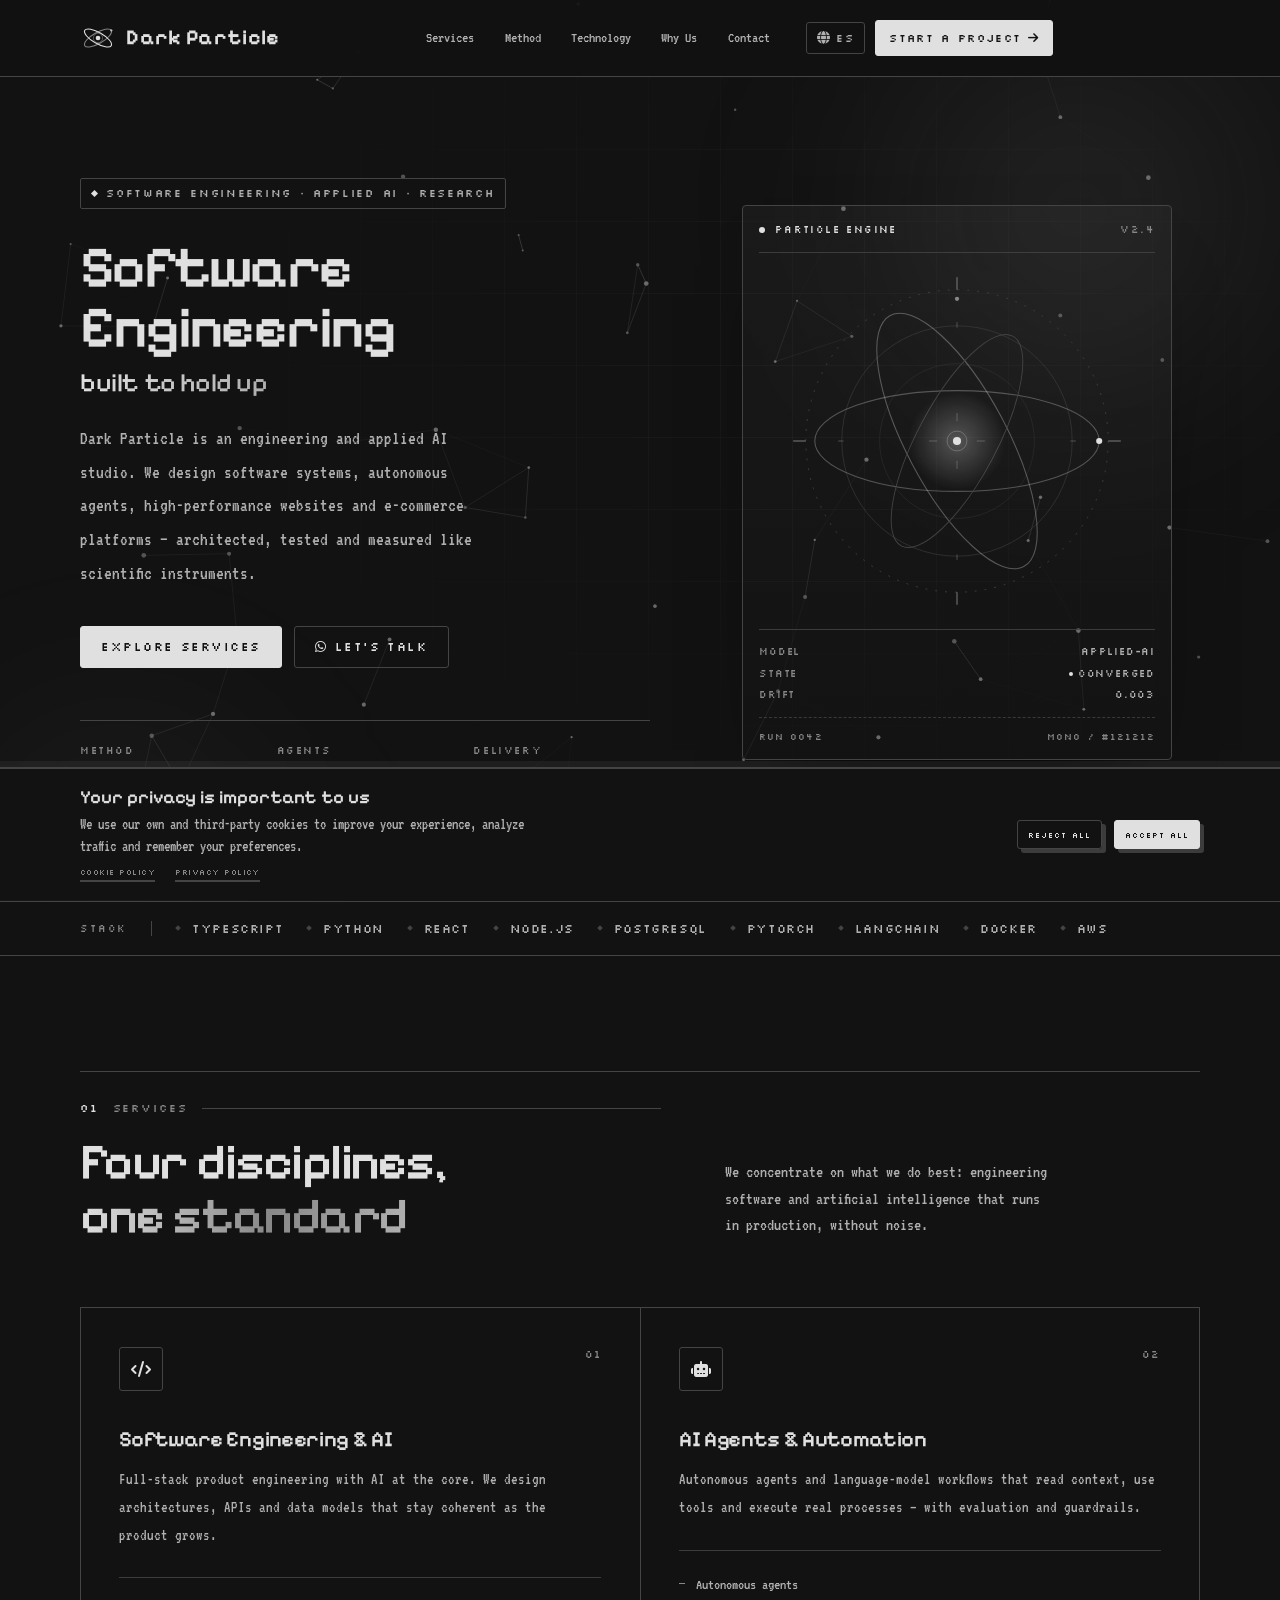
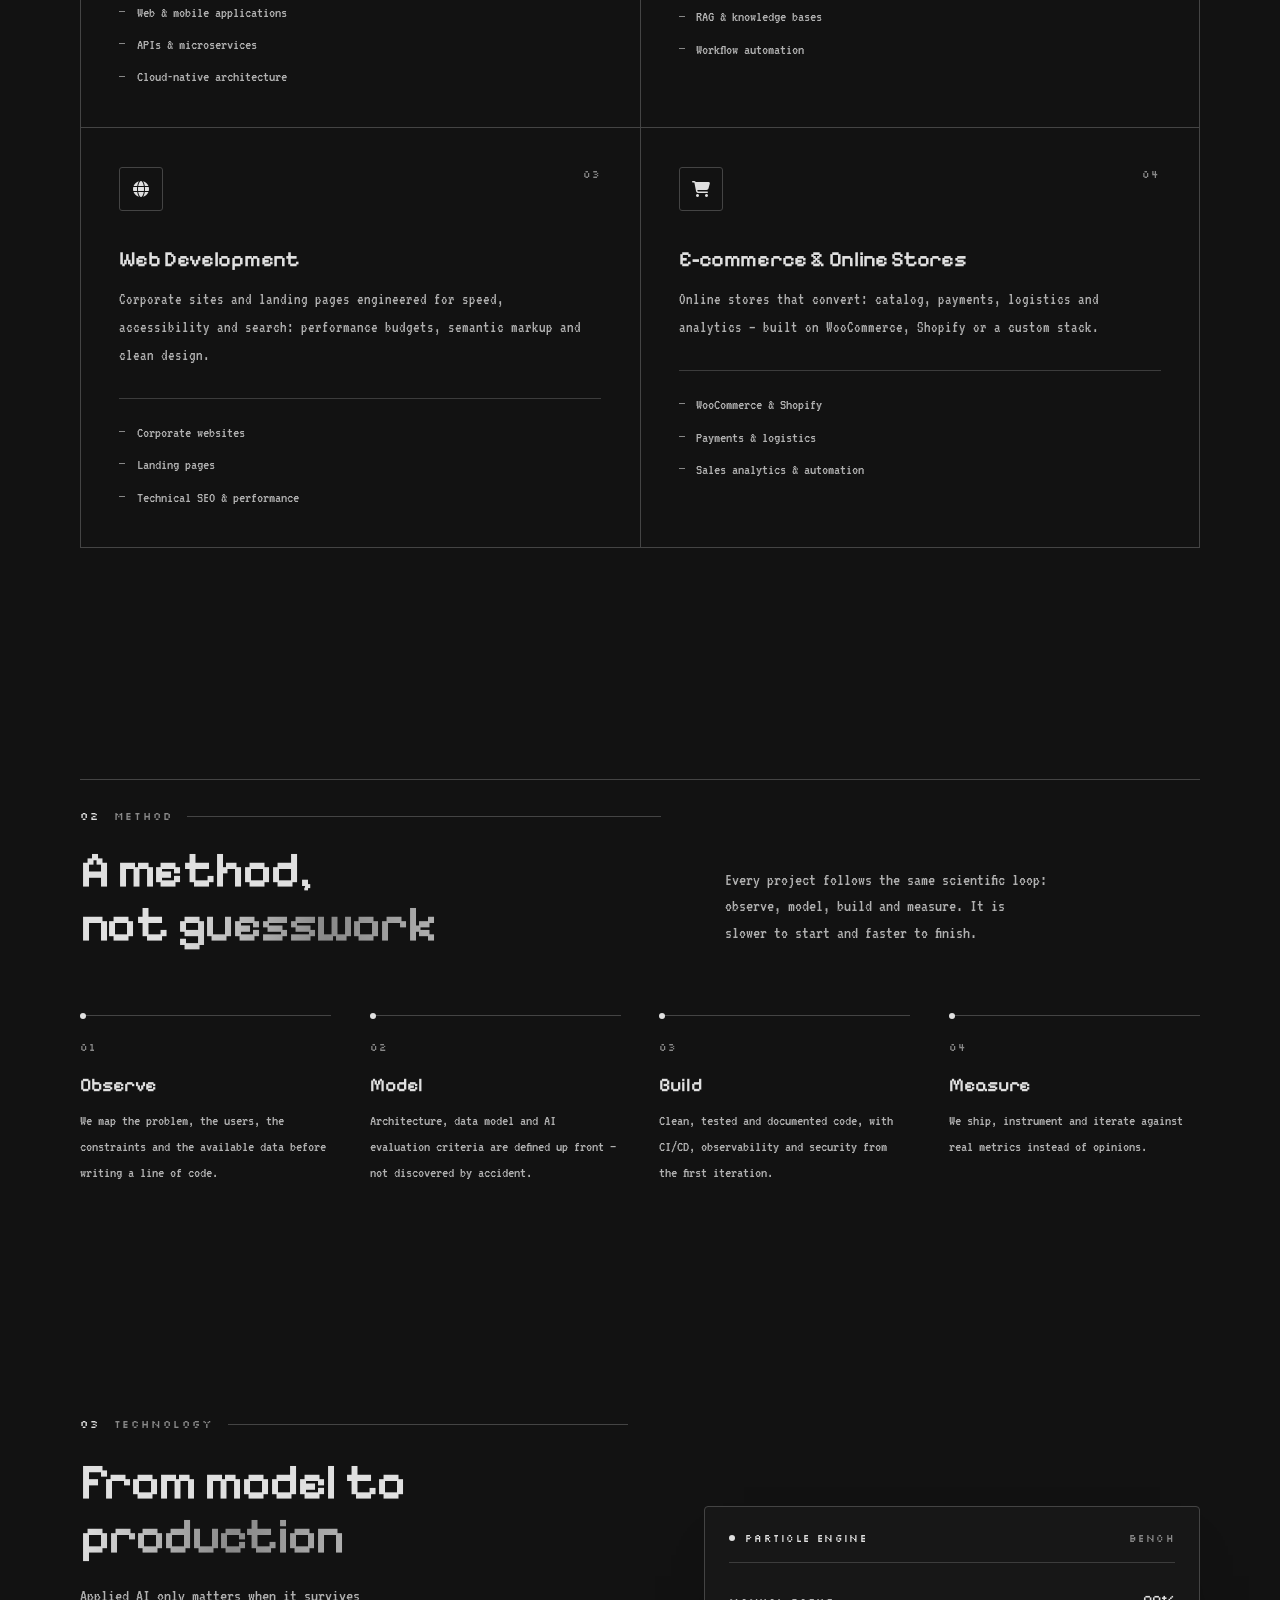
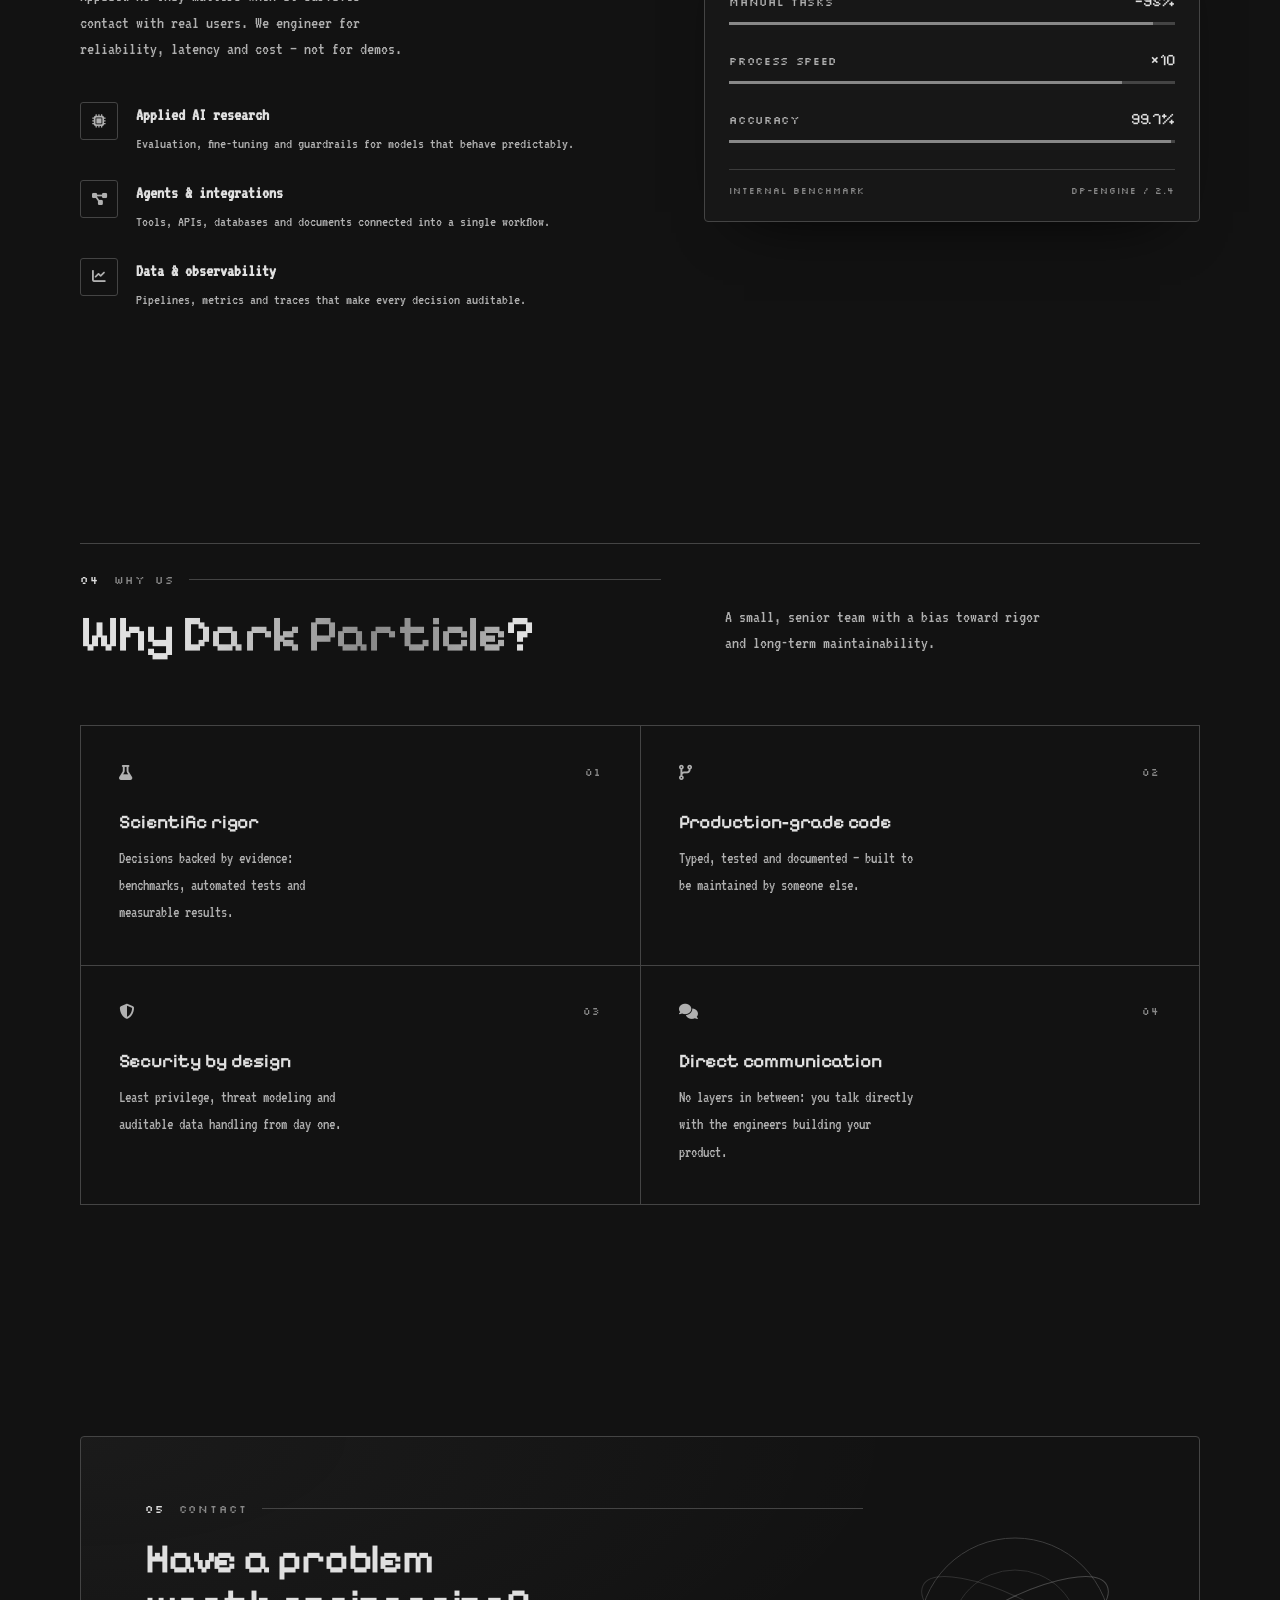
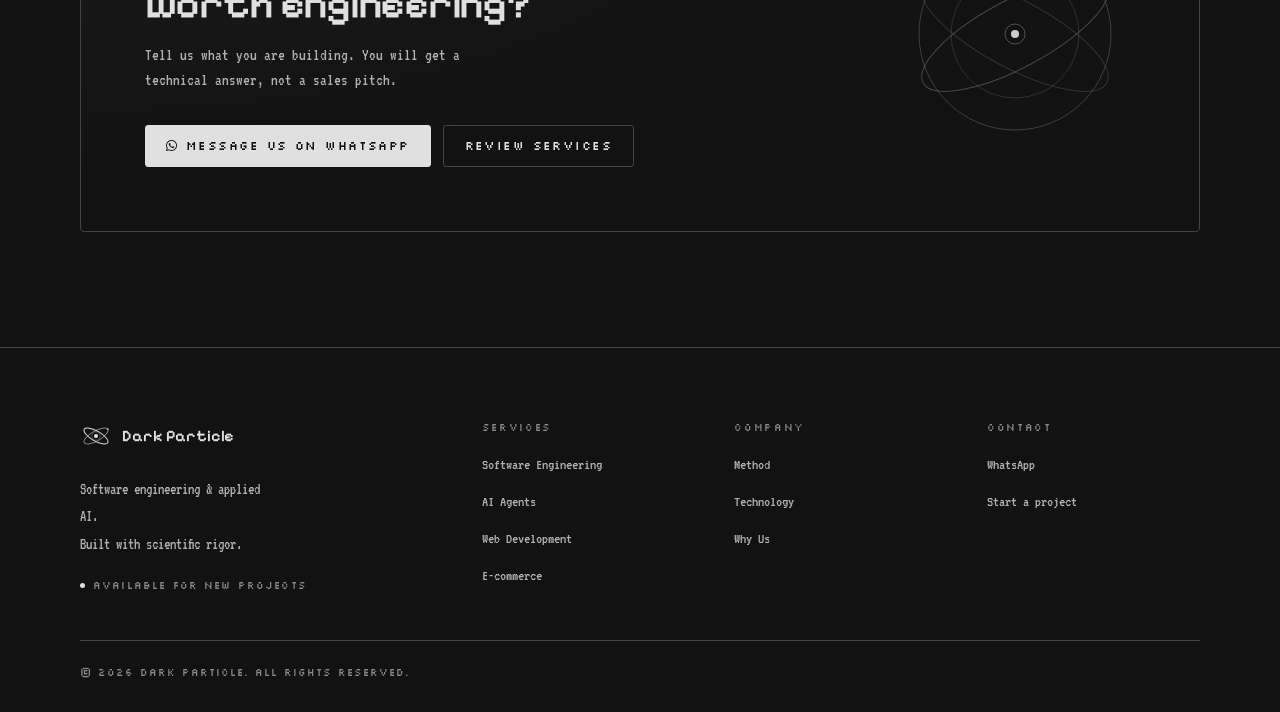
==== commit f30901e9: "Add files via upload" ====
--- a/pixelArt/index.html
+++ b/pixelArt/index.html
@@ -568,6 +568,26 @@
     <span class="whatsapp-btn__pulse" aria-hidden="true"></span>
   </a>
 
+  <!-- ============================= -->
+  <!-- COOKIE CONSENT BANNER         -->
+  <!-- ============================= -->
+  <div class="cookie-banner" id="cookieBanner" role="region" aria-labelledby="cookieBannerTitle" hidden>
+    <div class="container cookie-banner__inner">
+      <div class="cookie-banner__text">
+        <p class="cookie-banner__title" id="cookieBannerTitle" data-i18n="cookie_title">Your privacy is important to us</p>
+        <p class="cookie-banner__desc" data-i18n="cookie_text">We use our own and third-party cookies to improve your experience, analyze traffic and remember your preferences.</p>
+        <p class="cookie-banner__links">
+          <a href="cookies.html" target="_blank" rel="noopener" data-i18n="cookie_policy">Cookie Policy</a>
+          <a href="privacy.html" target="_blank" rel="noopener" data-i18n="cookie_privacy">Privacy Policy</a>
+        </p>
+      </div>
+      <div class="cookie-banner__actions">
+        <button type="button" class="btn btn--ghost" id="cookieReject" data-i18n="cookie_reject">Reject all</button>
+        <button type="button" class="btn btn--primary" id="cookieAccept" data-i18n="cookie_accept">Accept all</button>
+      </div>
+    </div>
+  </div>
+
   <script src="js/script.js"></script>
   <script src="js/background.js"></script>
 </body>
--- a/pixelArt/css/style.css
+++ b/pixelArt/css/style.css
@@ -1630,3 +1630,109 @@
 .footer__status      { font-size: 0.6rem; }
 .footer__bottom      { font-size: 0.62rem; }
 
+/* ============================================================
+   COOKIE CONSENT BANNER
+   ============================================================ */
+.cookie-banner {
+  position: fixed;
+  left: 0;
+  right: 0;
+  bottom: 0;
+  z-index: 1200;
+  padding-block: 1.1rem;
+  background: var(--bg);
+  border-top: 2px solid var(--border);
+  box-shadow: 0 -6px 0 rgba(68, 68, 68, 0.25);
+  animation: cookieBannerIn 0.25s steps(4) both;
+}
+
+.cookie-banner[hidden] {
+  display: none;
+}
+
+.cookie-banner__inner {
+  display: flex;
+  align-items: center;
+  justify-content: space-between;
+  gap: 1.5rem;
+}
+
+.cookie-banner__title {
+  margin-bottom: 0.3rem;
+  font-family: var(--font-display);
+  font-size: 1.15rem;
+  font-weight: 600;
+  line-height: 1.15;
+}
+
+.cookie-banner__desc {
+  max-width: 74ch;
+  font-family: var(--font-body);
+  font-size: 1rem;
+  line-height: 1.4;
+  color: var(--text-2);
+}
+
+.cookie-banner__links {
+  display: flex;
+  flex-wrap: wrap;
+  gap: 0.35rem 1.25rem;
+  margin-top: 0.55rem;
+}
+
+.cookie-banner__links a {
+  padding-bottom: 2px;
+  border-bottom: 2px solid var(--border);
+  font-family: var(--font-mono);
+  font-size: 0.5rem;
+  letter-spacing: 0.06em;
+  text-transform: uppercase;
+  color: var(--accent);
+  transition: color 0.1s steps(2), border-color 0.1s steps(2);
+}
+
+.cookie-banner__links a:hover {
+  color: var(--text);
+  border-color: var(--accent);
+}
+
+.cookie-banner__actions {
+  display: flex;
+  flex-shrink: 0;
+  gap: 0.75rem;
+}
+
+.cookie-banner .btn {
+  padding: 1em 1.2em;
+  font-size: 0.52rem;
+  box-shadow: 4px 4px 0 rgba(68, 68, 68, 0.85);
+}
+
+body.cookie-open .whatsapp-btn {
+  opacity: 0;
+  visibility: hidden;
+  pointer-events: none;
+}
+
+@keyframes cookieBannerIn {
+  from { transform: translateY(100%); }
+  to   { transform: translateY(0); }
+}
+
+@media (max-width: 768px) {
+  .cookie-banner__inner {
+    flex-direction: column;
+    align-items: flex-start;
+    gap: 1rem;
+  }
+
+  .cookie-banner__actions {
+    width: 100%;
+    flex-direction: column;
+  }
+
+  .cookie-banner .btn {
+    width: 100%;
+  }
+}
+
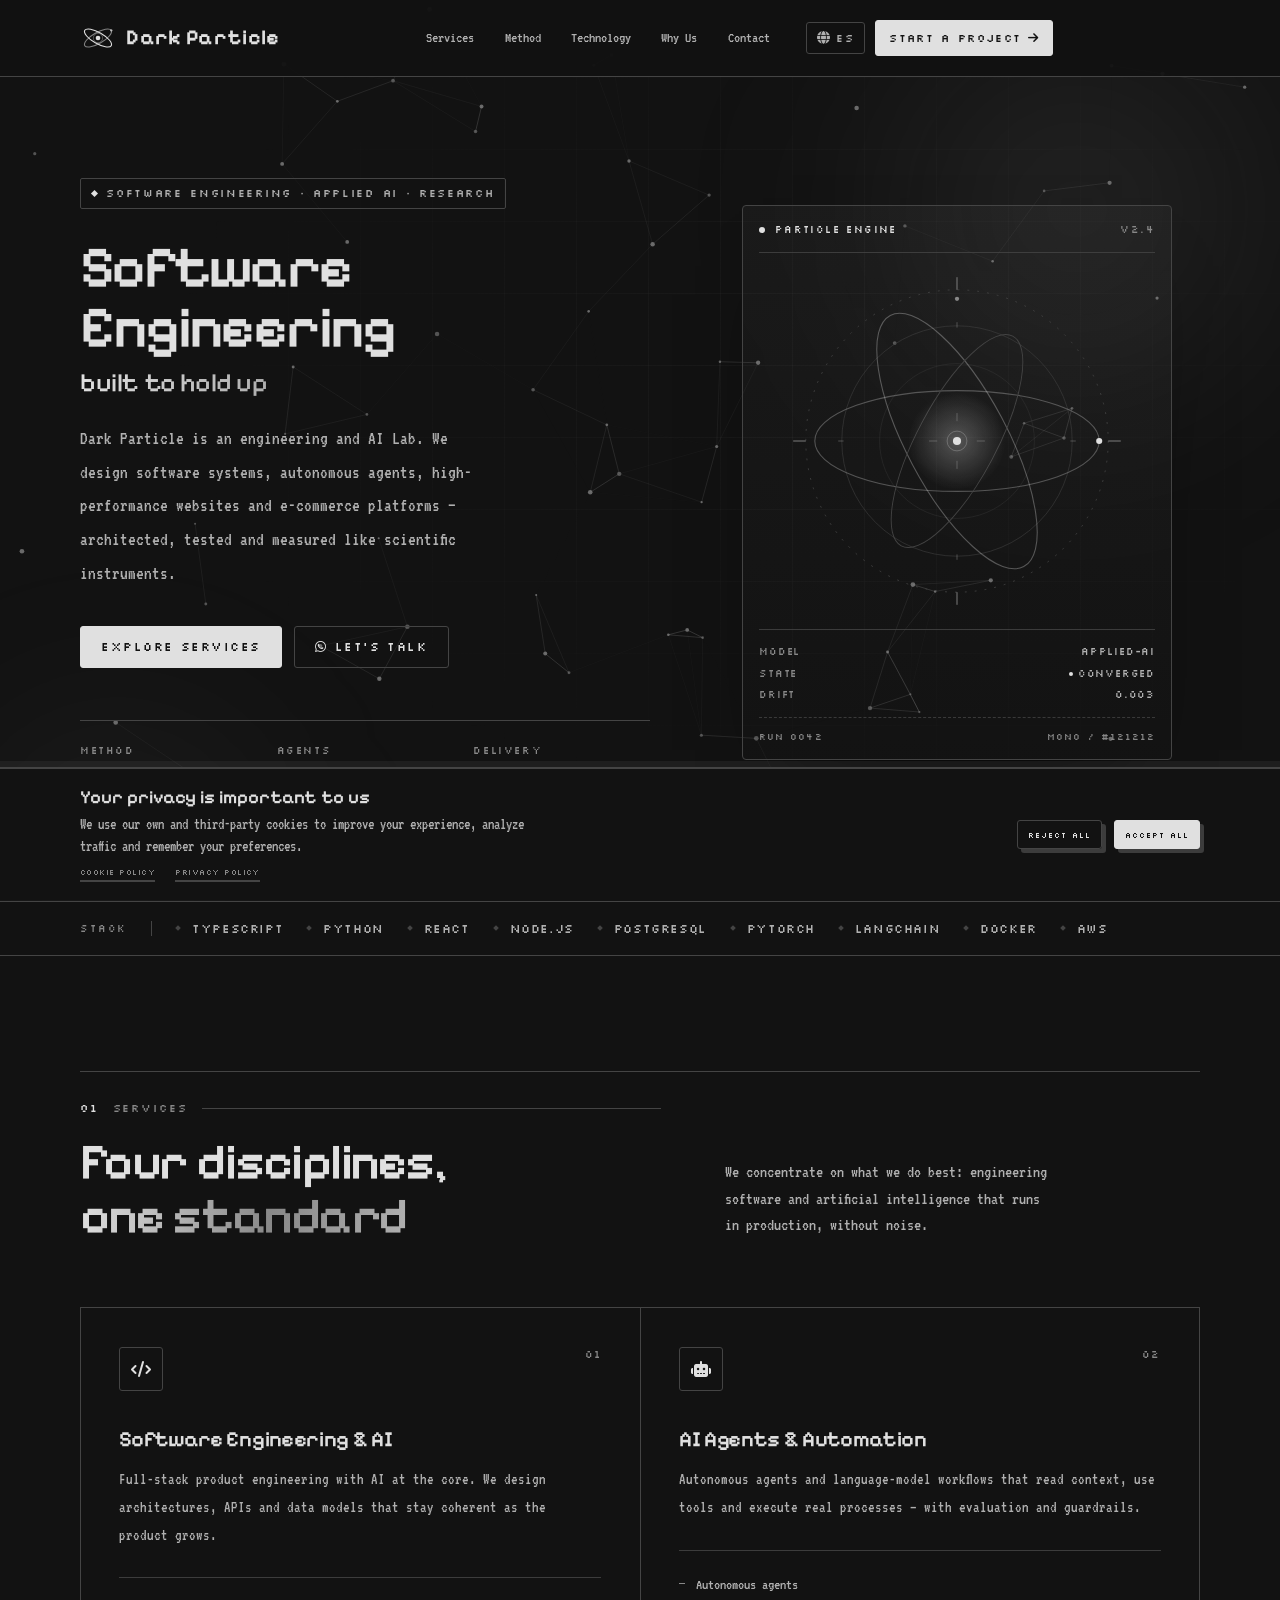
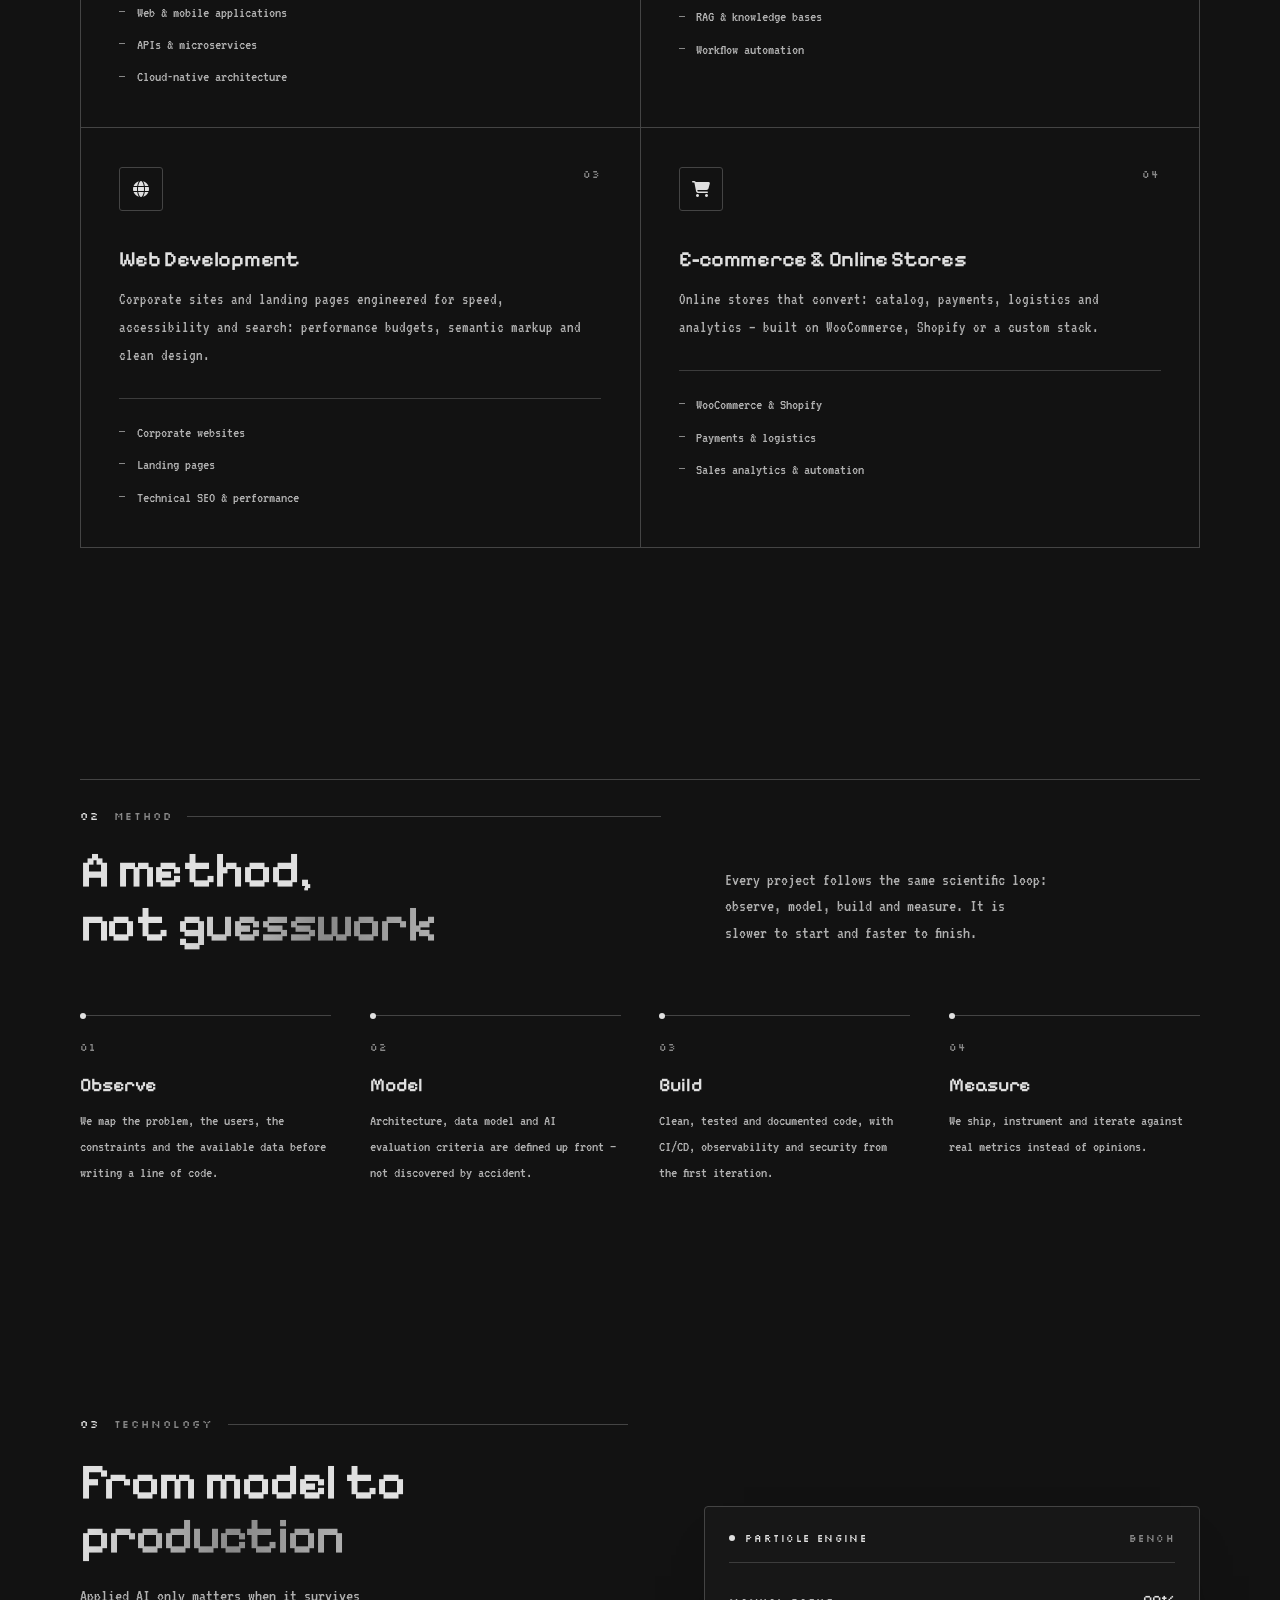
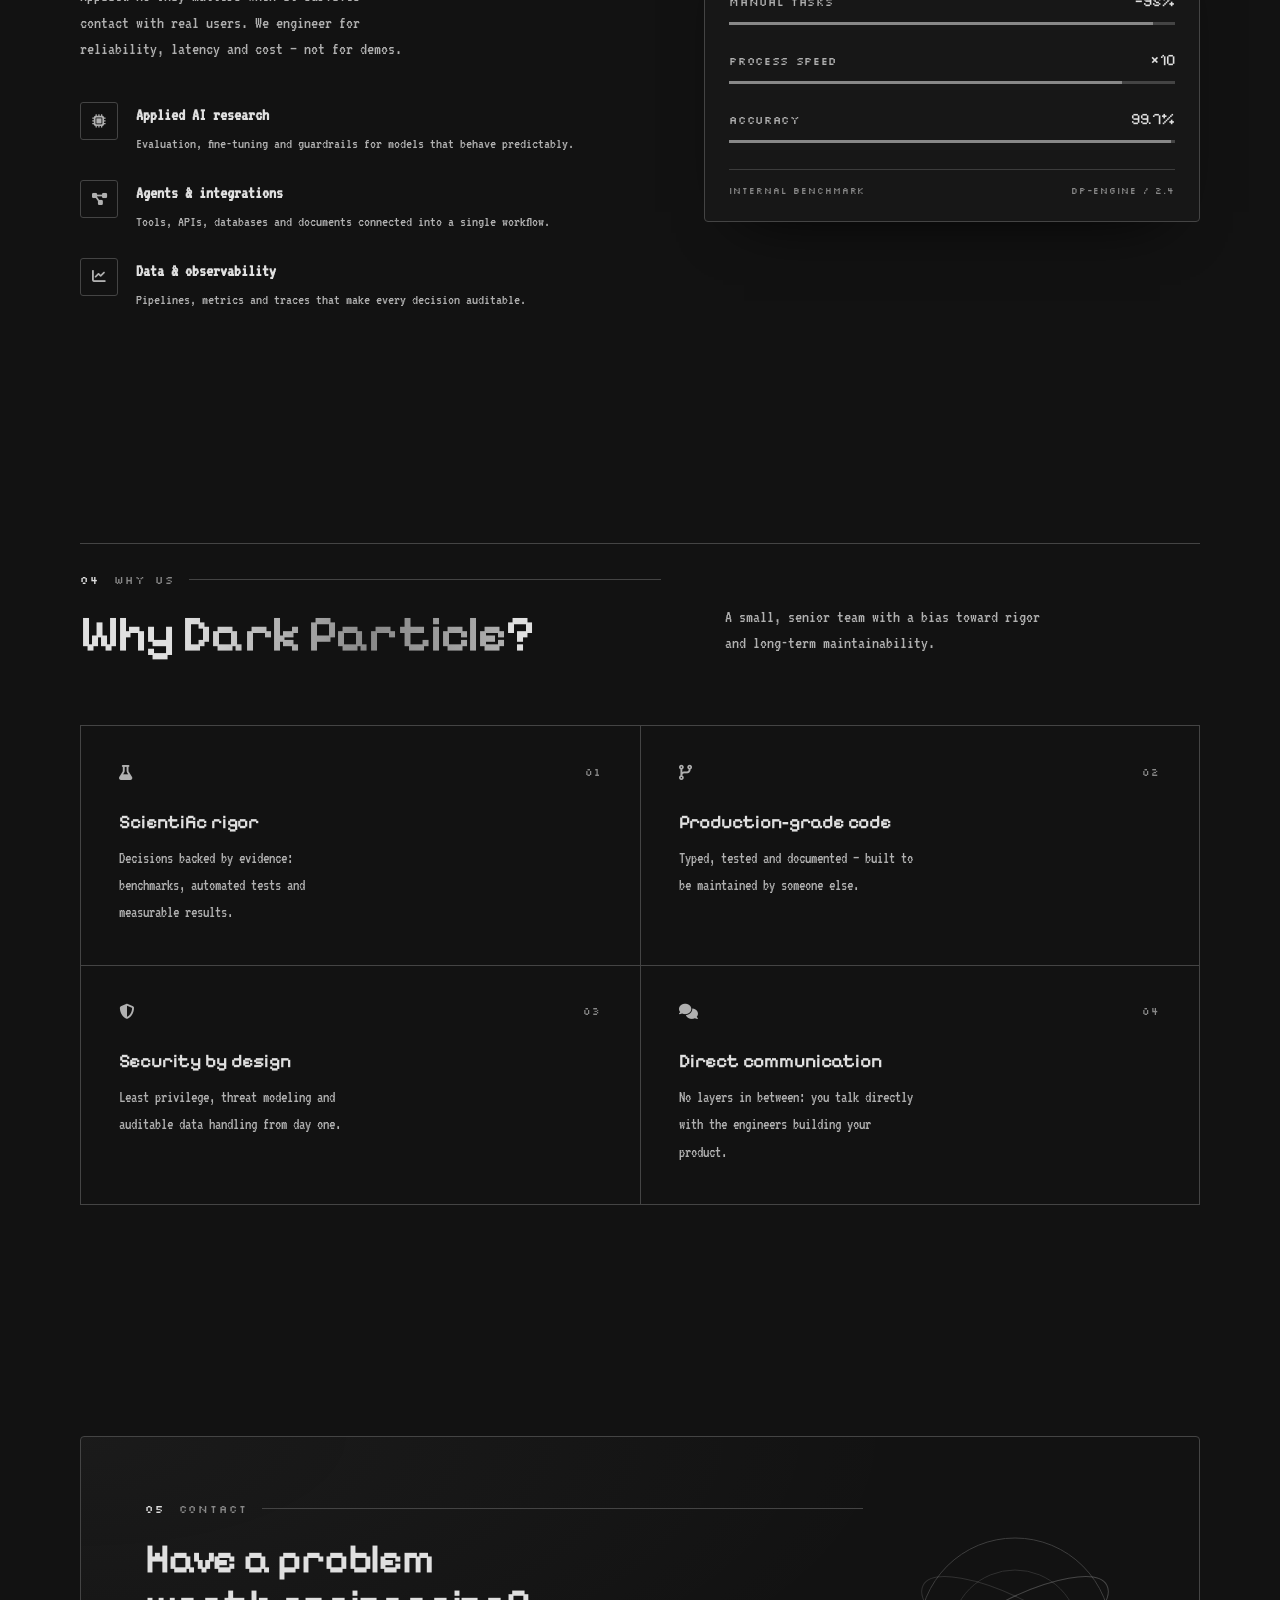
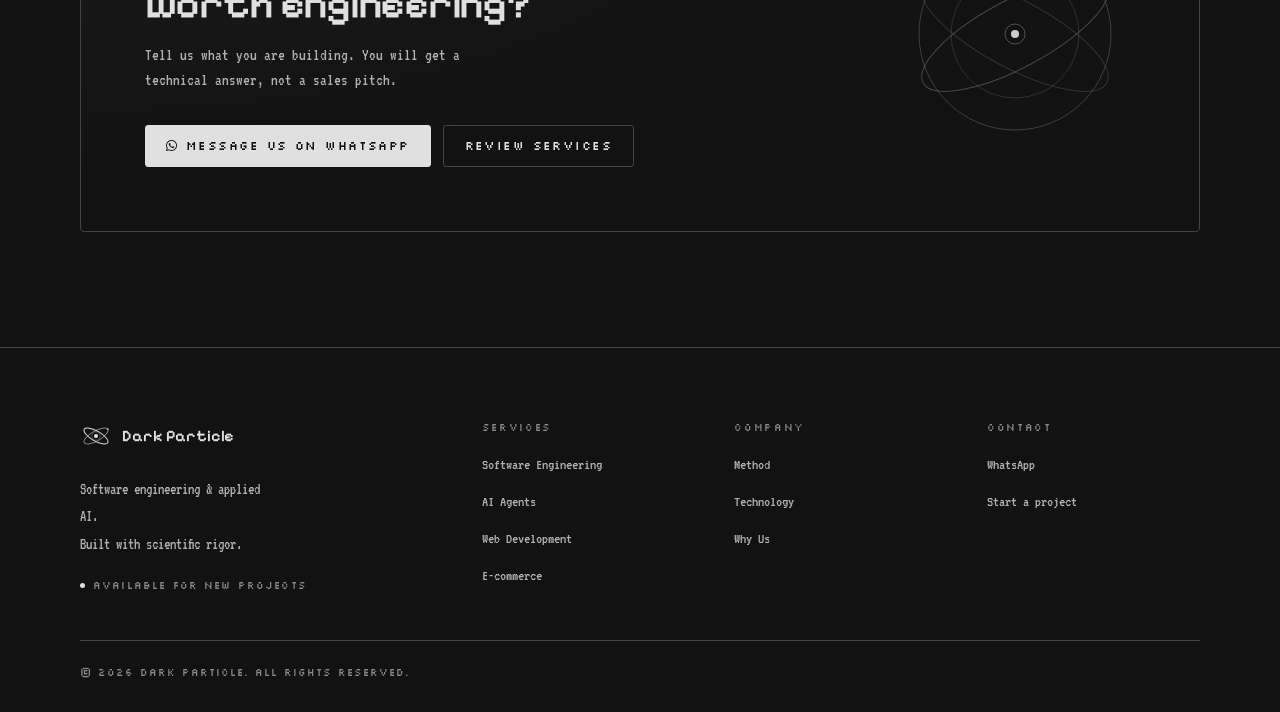
==== commit dde9b7f0: "Add files via upload" ====
--- a/pixelArt/index.html
+++ b/pixelArt/index.html
@@ -6,7 +6,7 @@
   <meta name="theme-color" content="#121212">
 
   <title>Dark Particle | Software Engineering &amp; Applied AI</title>
-  <meta name="description" content="Dark Particle is a software engineering and applied AI studio. We build AI agents, high-performance websites and e-commerce platforms with scientific rigor.">
+  <meta name="description" content="Dark Particle is a software engineering and AI Lab. We build AI agents, high-performance websites and e-commerce platforms with scientific rigor.">
   <meta name="author" content="Dark Particle">
 
   <meta property="og:type" content="website">
@@ -38,7 +38,7 @@
     "@context": "https://schema.org",
     "@type": "ProfessionalService",
     "name": "Dark Particle",
-    "description": "Software engineering and applied AI studio: AI agents, web development and e-commerce platforms engineered with scientific rigor.",
+    "description": "Software engineering and AI Lab: AI agents, web development and e-commerce platforms engineered with scientific rigor.",
     "image": "assets/logo-dark-particle.png",
     "telephone": "+57 311 7379576",
     "areaServed": "Worldwide",
@@ -123,7 +123,7 @@
 
           <h1 class="hero__title reveal" data-i18n="hero_title">Software Engineering<span class="hero__title-sub gradient-text">built to hold up</span></h1>
 
-          <p class="hero__subtitle reveal" data-i18n="hero_subtitle">Dark Particle is an engineering and applied AI studio. We design software systems, autonomous agents, high-performance websites and e-commerce platforms — architected, tested and measured like scientific instruments.</p>
+          <p class="hero__subtitle reveal" data-i18n="hero_subtitle">Dark Particle is an engineering and AI Lab. We design software systems, autonomous agents, high-performance websites and e-commerce platforms — architected, tested and measured like scientific instruments.</p>
 
           <div class="hero__actions reveal">
             <a href="#services" class="btn btn--primary btn--lg" data-i18n="hero_cta1">Explore services</a>
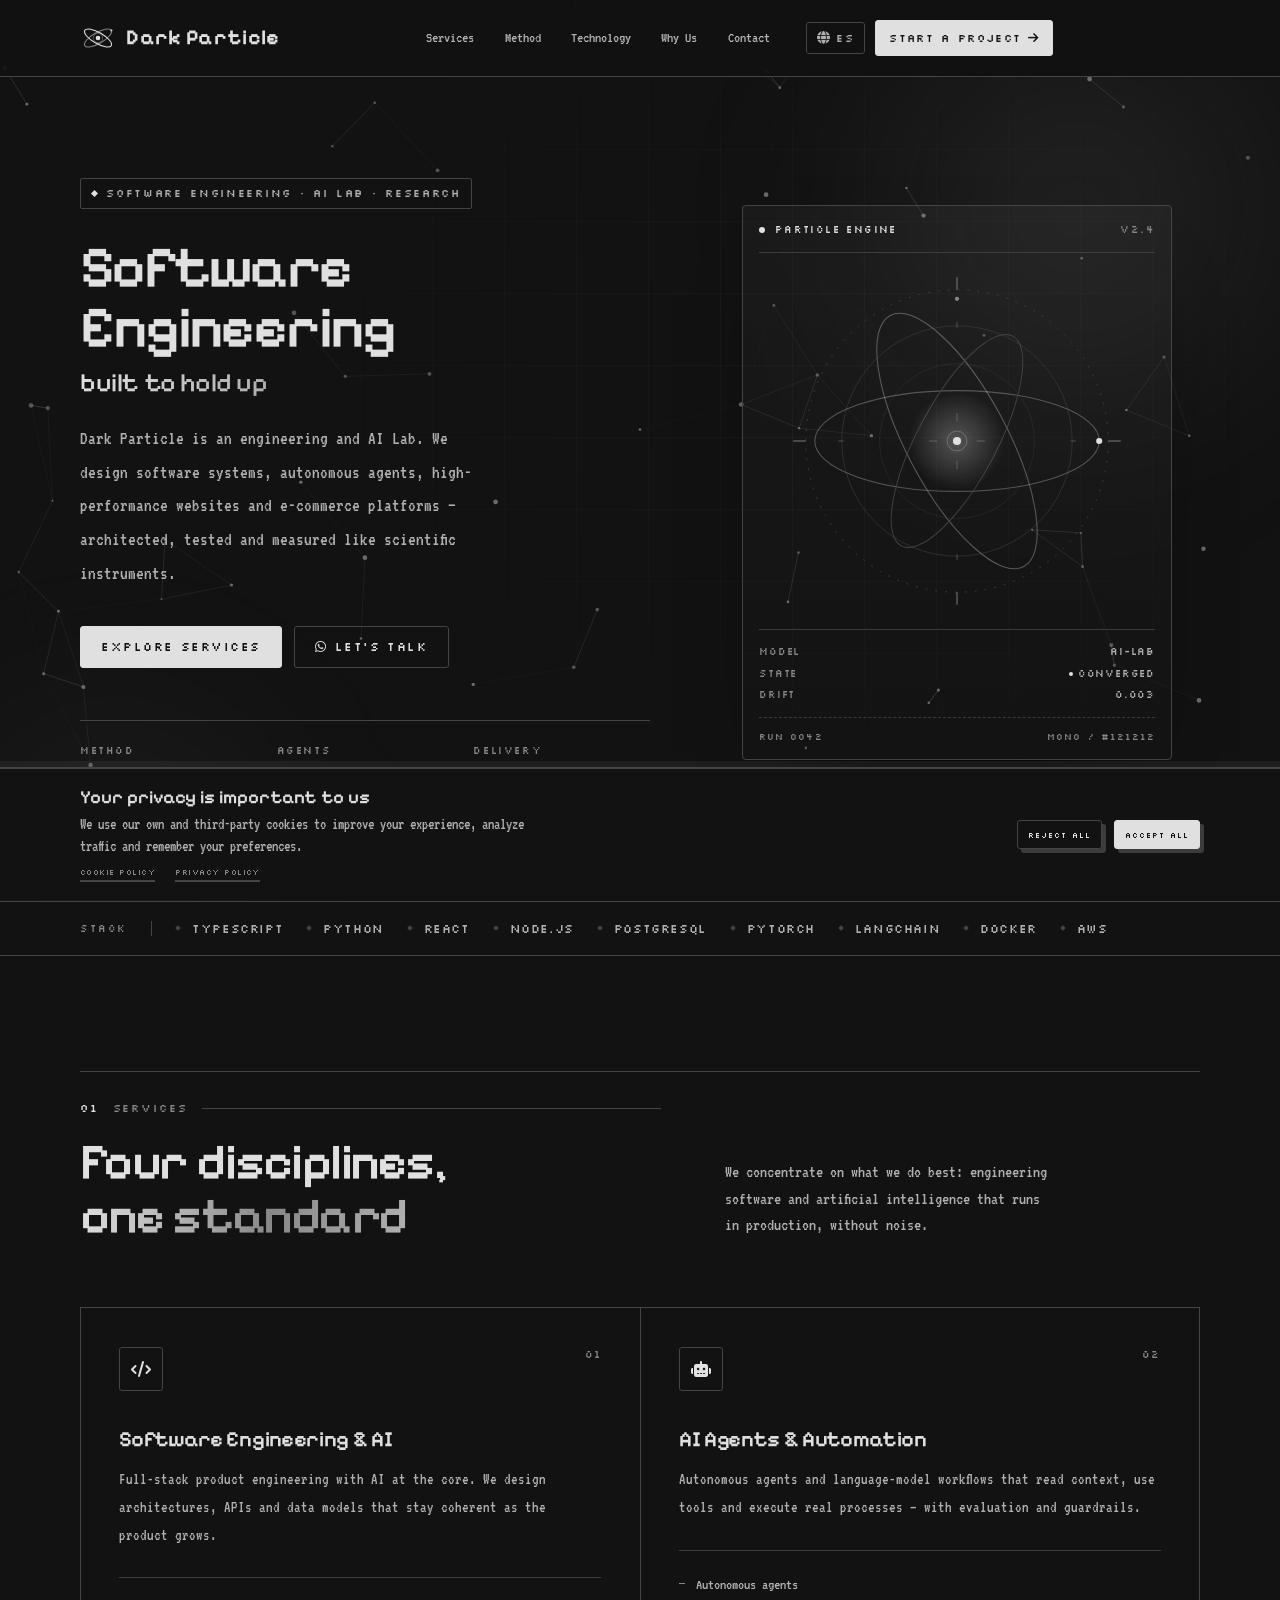
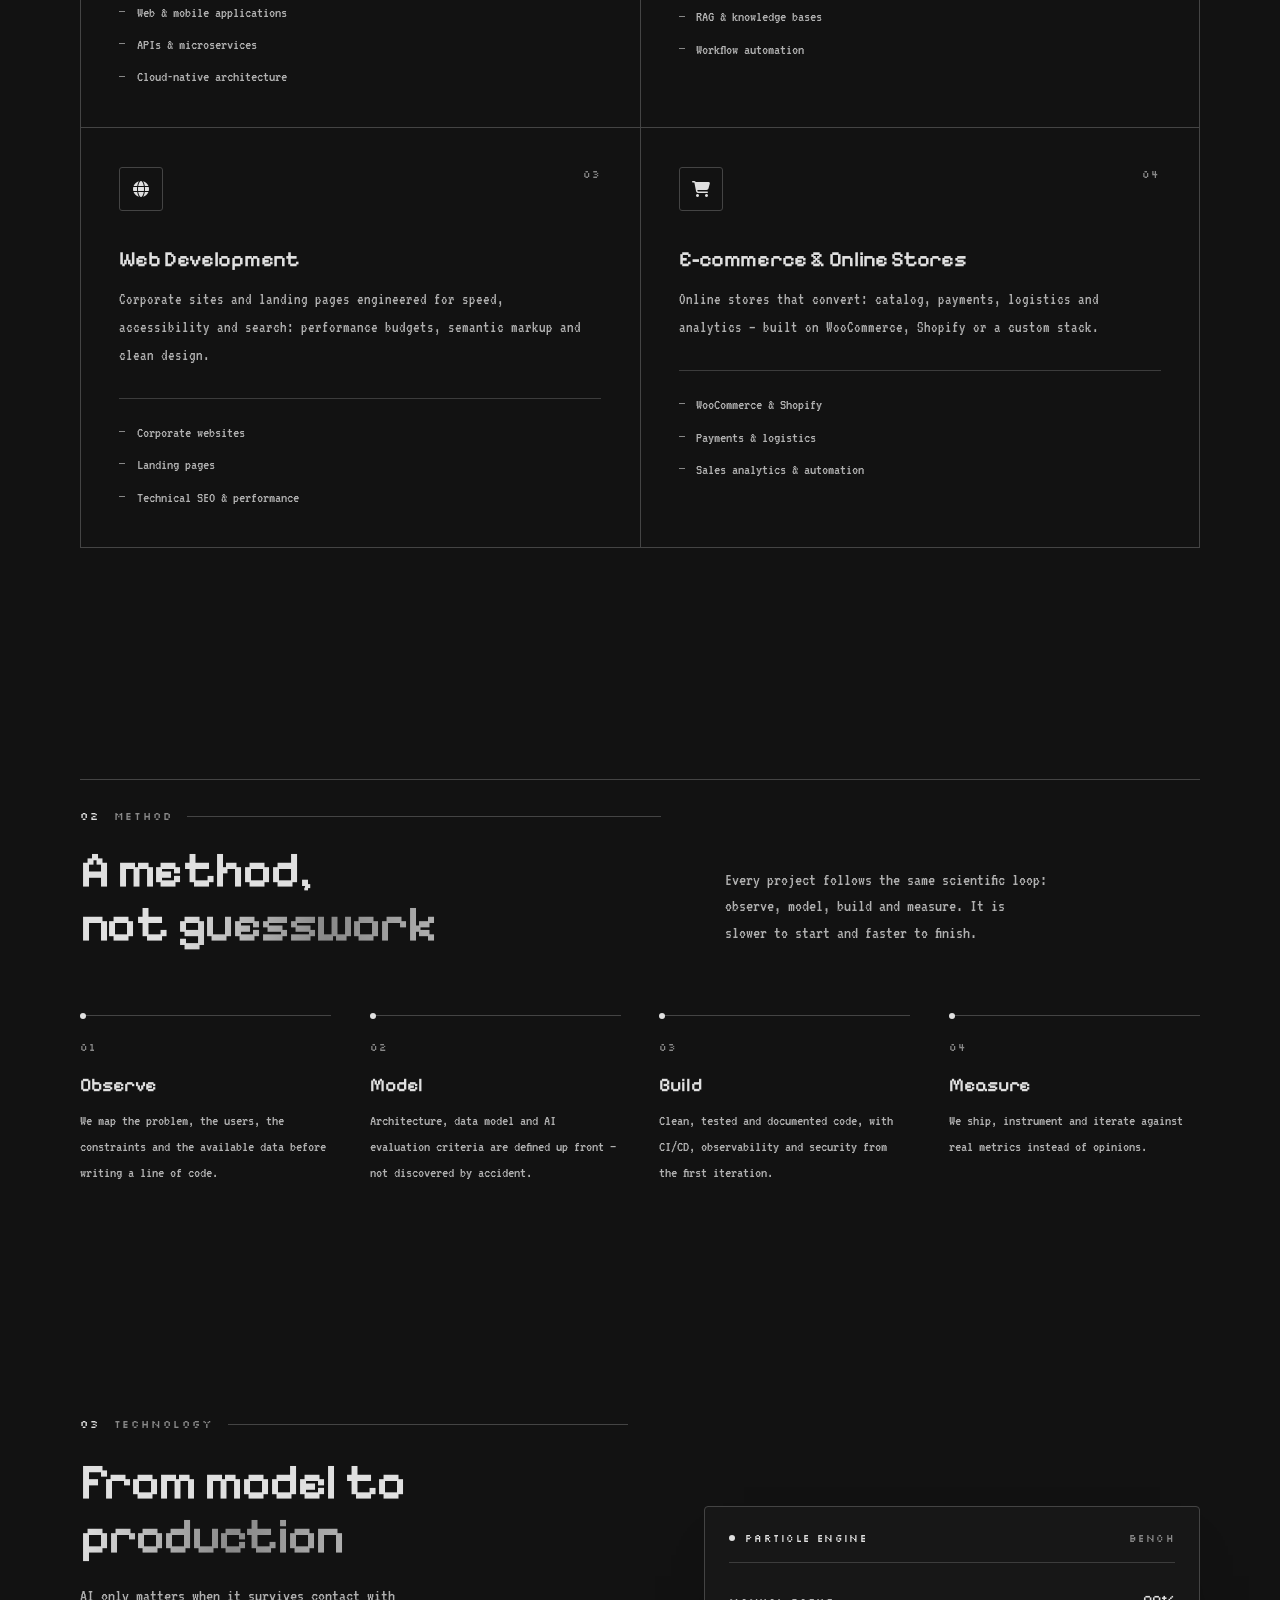
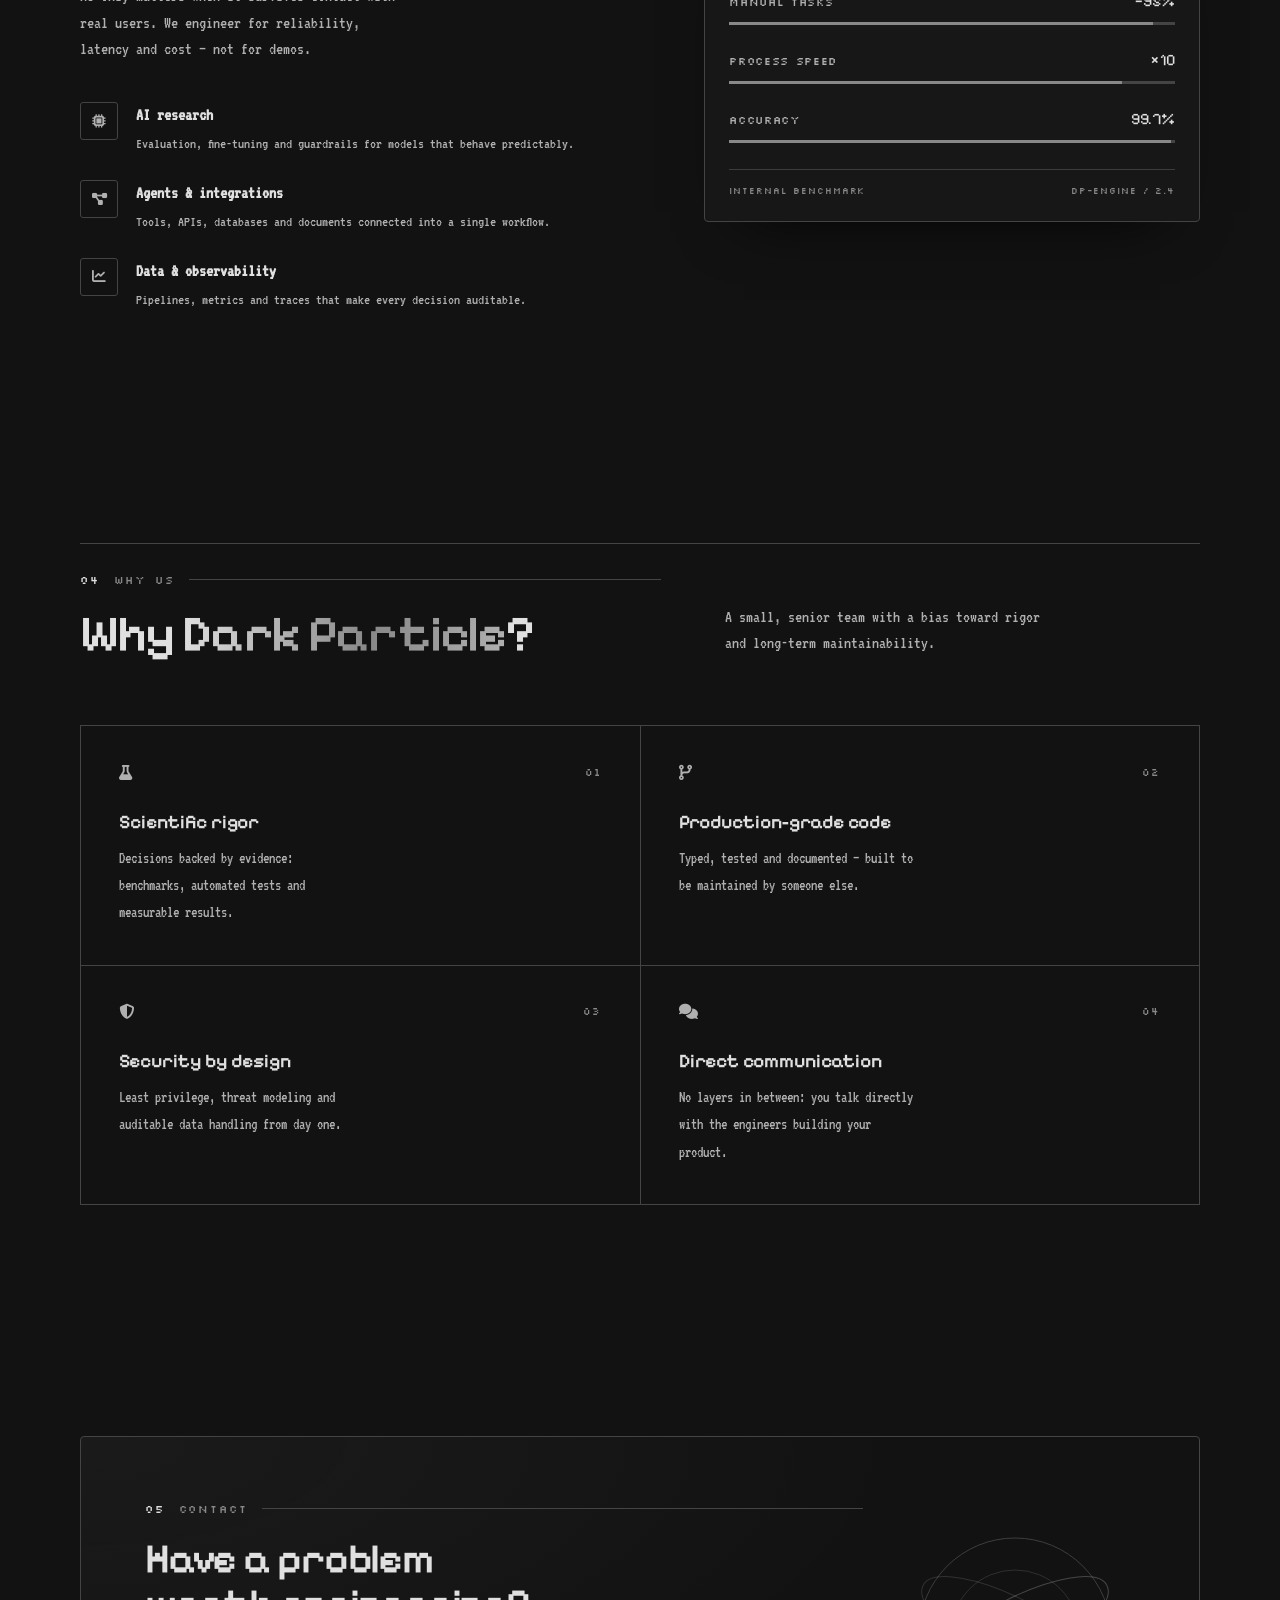
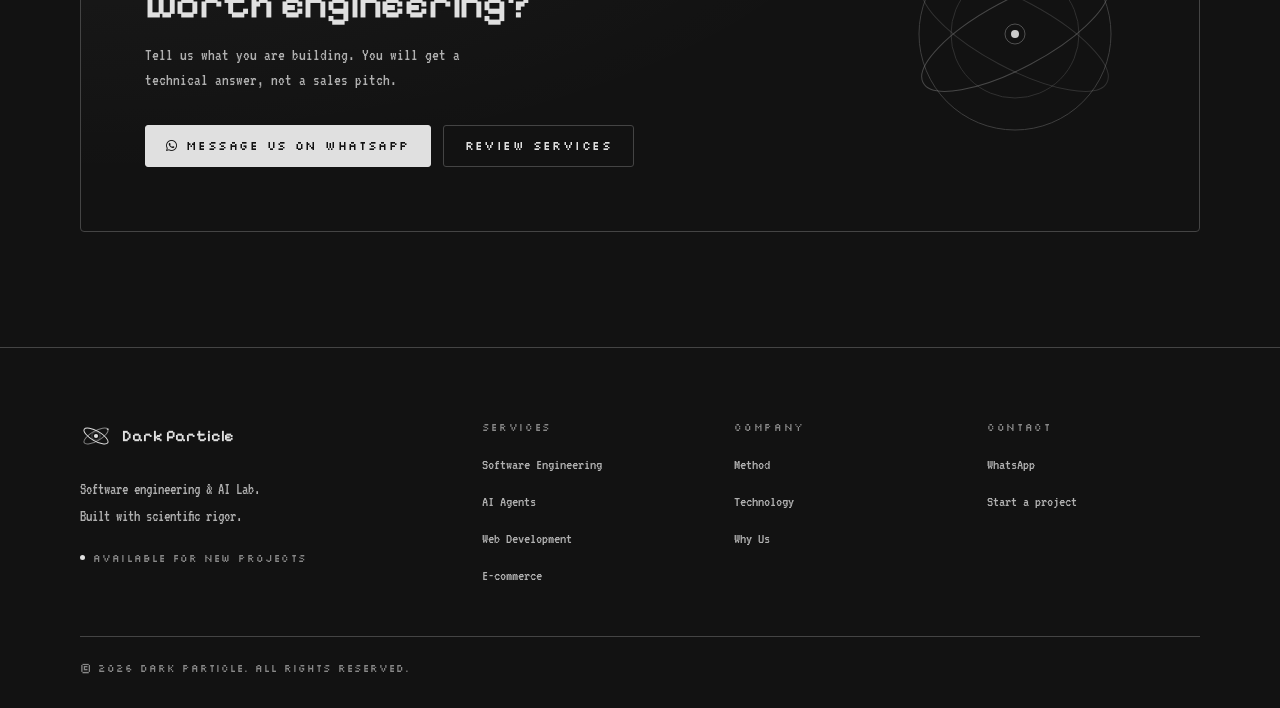
==== commit 9ab7d494: "Add files via upload" ====
--- a/pixelArt/index.html
+++ b/pixelArt/index.html
@@ -5,17 +5,17 @@
   <meta name="viewport" content="width=device-width, initial-scale=1">
   <meta name="theme-color" content="#121212">
 
-  <title>Dark Particle | Software Engineering &amp; Applied AI</title>
+  <title>Dark Particle | Software Engineering &amp; AI Lab</title>
   <meta name="description" content="Dark Particle is a software engineering and AI Lab. We build AI agents, high-performance websites and e-commerce platforms with scientific rigor.">
   <meta name="author" content="Dark Particle">
 
   <meta property="og:type" content="website">
   <meta property="og:site_name" content="Dark Particle">
-  <meta property="og:title" content="Dark Particle | Software Engineering &amp; Applied AI">
+  <meta property="og:title" content="Dark Particle | Software Engineering &amp; AI Lab">
   <meta property="og:description" content="Software engineering, AI agents, web development and e-commerce — designed, tested and measured like scientific instruments.">
   <meta property="og:image" content="assets/og-dark-particle.png">
   <meta name="twitter:card" content="summary_large_image">
-  <meta name="twitter:title" content="Dark Particle | Software Engineering &amp; Applied AI">
+  <meta name="twitter:title" content="Dark Particle | Software Engineering &amp; AI Lab">
   <meta name="twitter:description" content="Software engineering, AI agents, web development and e-commerce — designed, tested and measured like scientific instruments.">
   <meta name="twitter:image" content="assets/og-dark-particle.png">
 
@@ -118,7 +118,7 @@
         <div class="hero__content">
           <p class="hero__badge reveal">
             <span class="hero__badge-mark" aria-hidden="true"></span>
-            <span data-i18n="hero_badge">Software Engineering · Applied AI · Research</span>
+            <span data-i18n="hero_badge">Software Engineering · AI Lab · Research</span>
           </p>
 
           <h1 class="hero__title reveal" data-i18n="hero_title">Software Engineering<span class="hero__title-sub gradient-text">built to hold up</span></h1>
@@ -139,7 +139,7 @@
             </div>
             <div class="hero__stat">
               <dt class="hero__stat-label" data-i18n="hero_stat2_label">Agents</dt>
-              <dd class="hero__stat-value" data-i18n="hero_stat2">Applied AI in production</dd>
+              <dd class="hero__stat-value" data-i18n="hero_stat2">AI in production</dd>
             </div>
             <div class="hero__stat">
               <dt class="hero__stat-label" data-i18n="hero_stat3_label">Delivery</dt>
@@ -198,7 +198,7 @@
             </div>
 
             <div class="detector__readout">
-              <div class="detector__row"><span>MODEL</span><span>applied-ai</span></div>
+              <div class="detector__row"><span>MODEL</span><span>ai-lab</span></div>
               <div class="detector__row"><span>STATE</span><span class="is-ok">converged</span></div>
               <div class="detector__row"><span>DRIFT</span><span>0.003</span></div>
             </div>
@@ -355,13 +355,13 @@
         <div class="tech__content reveal">
           <p class="section__eyebrow"><span class="section__index">03</span><span data-i18n="tech_tag">Technology</span></p>
           <h2 class="section__title" data-i18n="tech_title">From model to<br><span class="gradient-text">production</span></h2>
-          <p class="section__desc" data-i18n="tech_desc">Applied AI only matters when it survives contact with real users. We engineer for reliability, latency and cost — not for demos.</p>
+          <p class="section__desc" data-i18n="tech_desc">AI only matters when it survives contact with real users. We engineer for reliability, latency and cost — not for demos.</p>
 
           <ul class="tech__features">
             <li>
               <i class="fa-solid fa-microchip" aria-hidden="true"></i>
               <div>
-                <h3 data-i18n="t1_title">Applied AI research</h3>
+                <h3 data-i18n="t1_title">AI research</h3>
                 <p data-i18n="t1_desc">Evaluation, fine-tuning and guardrails for models that behave predictably.</p>
               </div>
             </li>
@@ -516,7 +516,7 @@
             </svg>
             <span class="brand__name brand__name--footer">Dark Particle</span>
           </a>
-          <p class="footer__tagline" data-i18n="footer_tagline">Software engineering &amp; applied AI.<br>Built with scientific rigor.</p>
+          <p class="footer__tagline" data-i18n="footer_tagline">Software engineering &amp; AI Lab.<br>Built with scientific rigor.</p>
           <p class="footer__status"><span class="footer__dot" aria-hidden="true"></span><span data-i18n="footer_status">Available for new projects</span></p>
         </div>
 
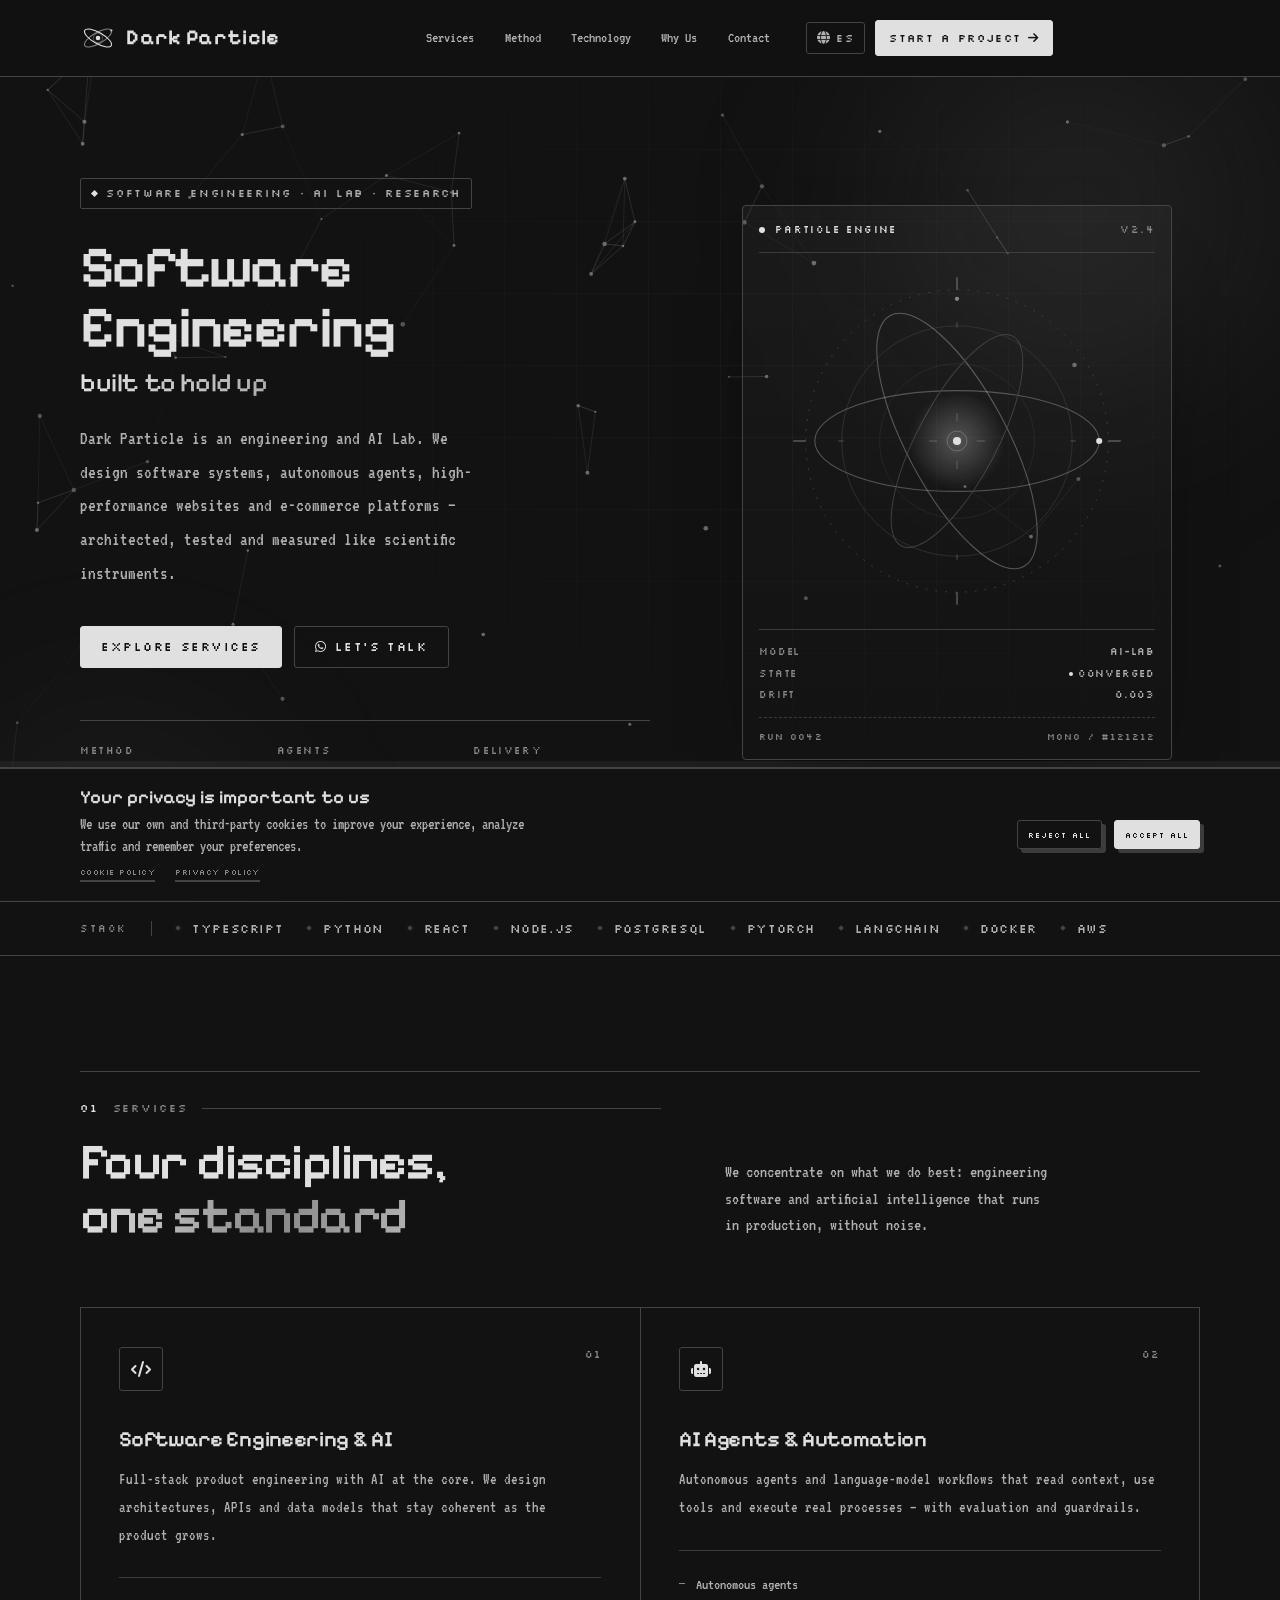
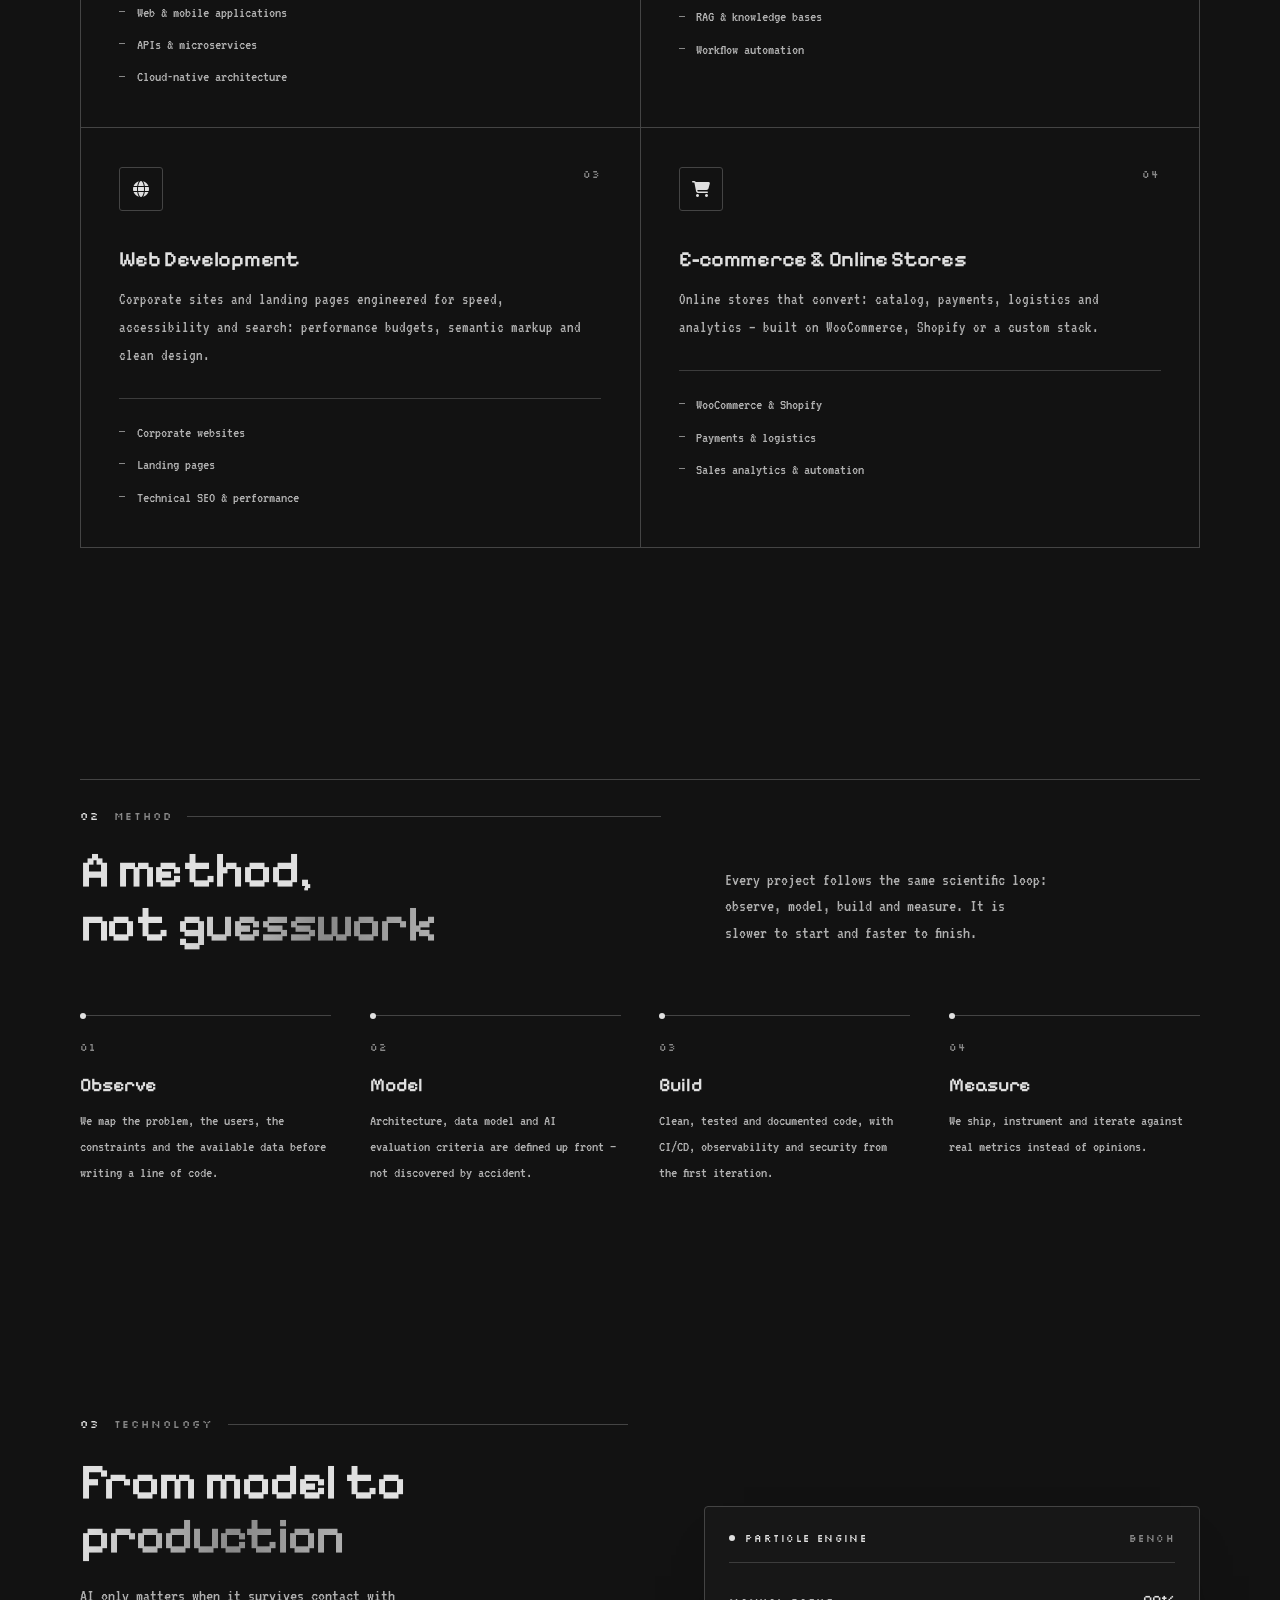
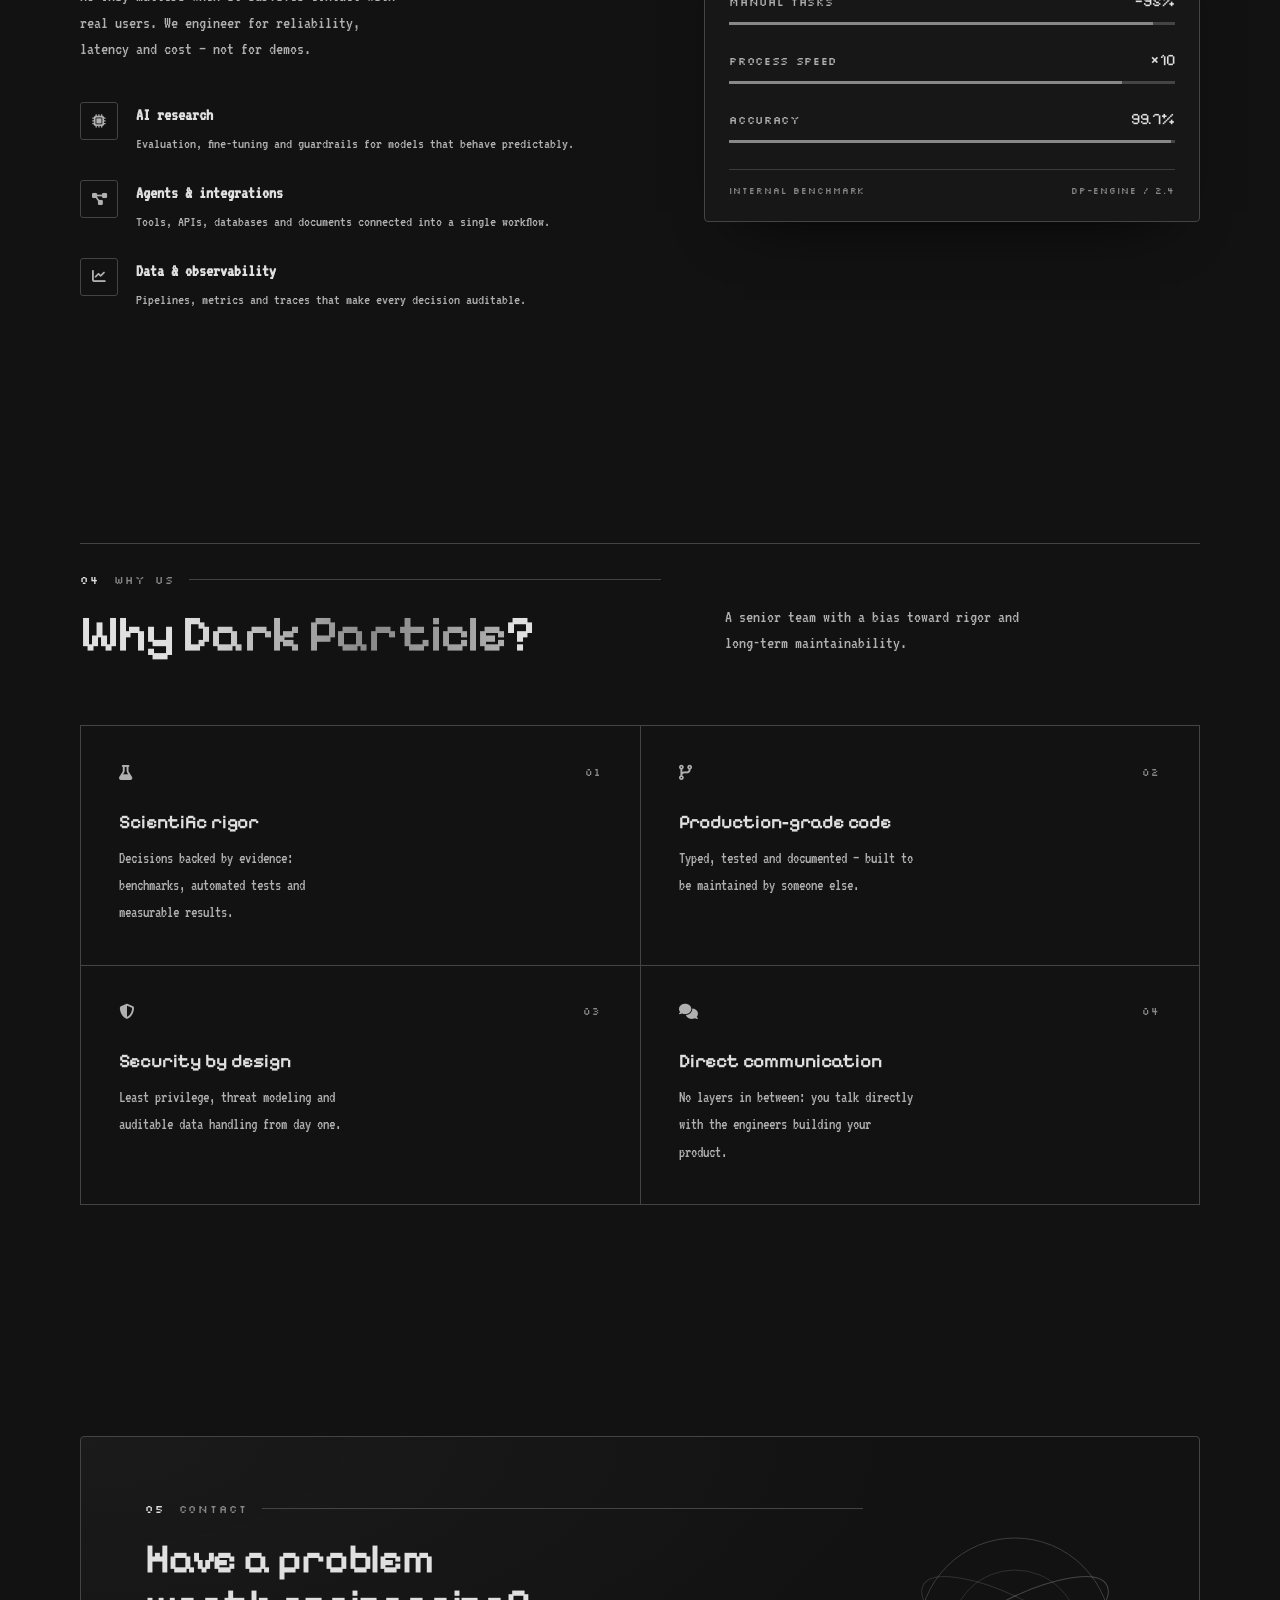
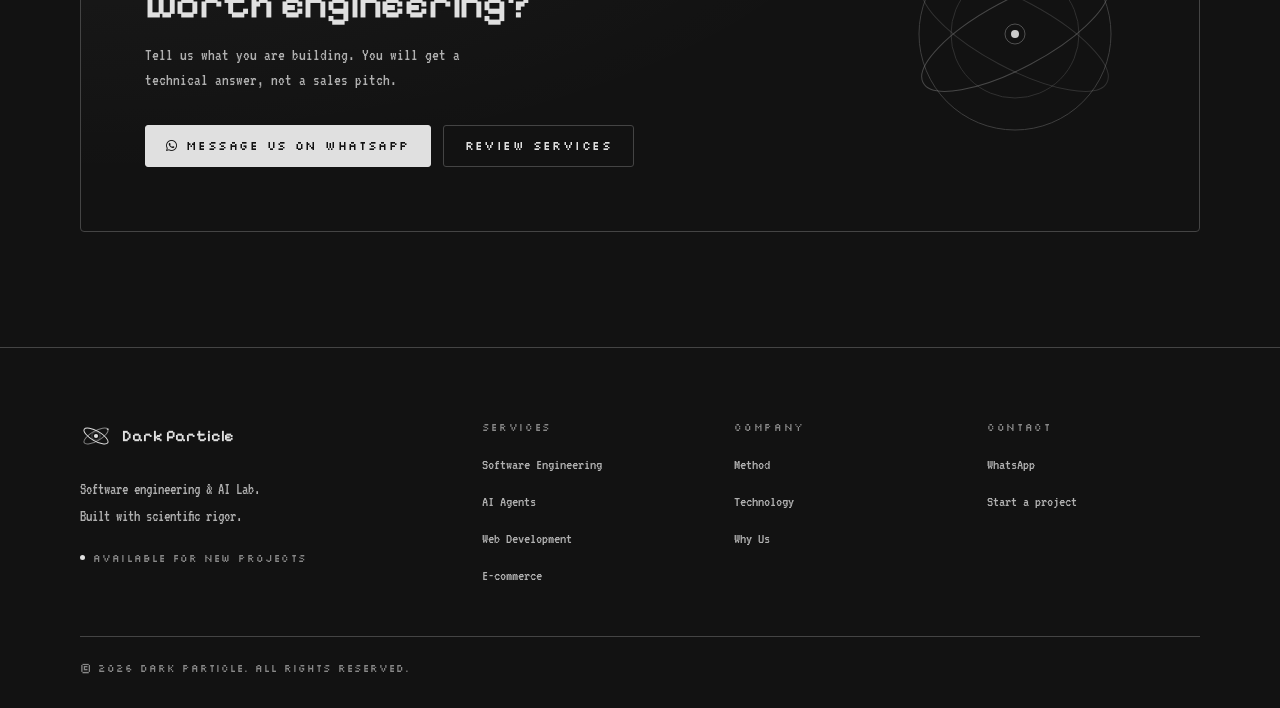
==== commit eda42d7f: "Add files via upload" ====
--- a/pixelArt/index.html
+++ b/pixelArt/index.html
@@ -422,7 +422,7 @@
             <p class="section__eyebrow"><span class="section__index">04</span><span data-i18n="features_tag">Why Us</span></p>
             <h2 class="section__title" data-i18n="features_title">Why <span class="gradient-text">Dark Particle</span>?</h2>
           </div>
-          <p class="section__desc" data-i18n="features_desc">A small, senior team with a bias toward rigor and long-term maintainability.</p>
+          <p class="section__desc" data-i18n="features_desc">A senior team with a bias toward rigor and long-term maintainability.</p>
         </header>
 
         <div class="features__grid">
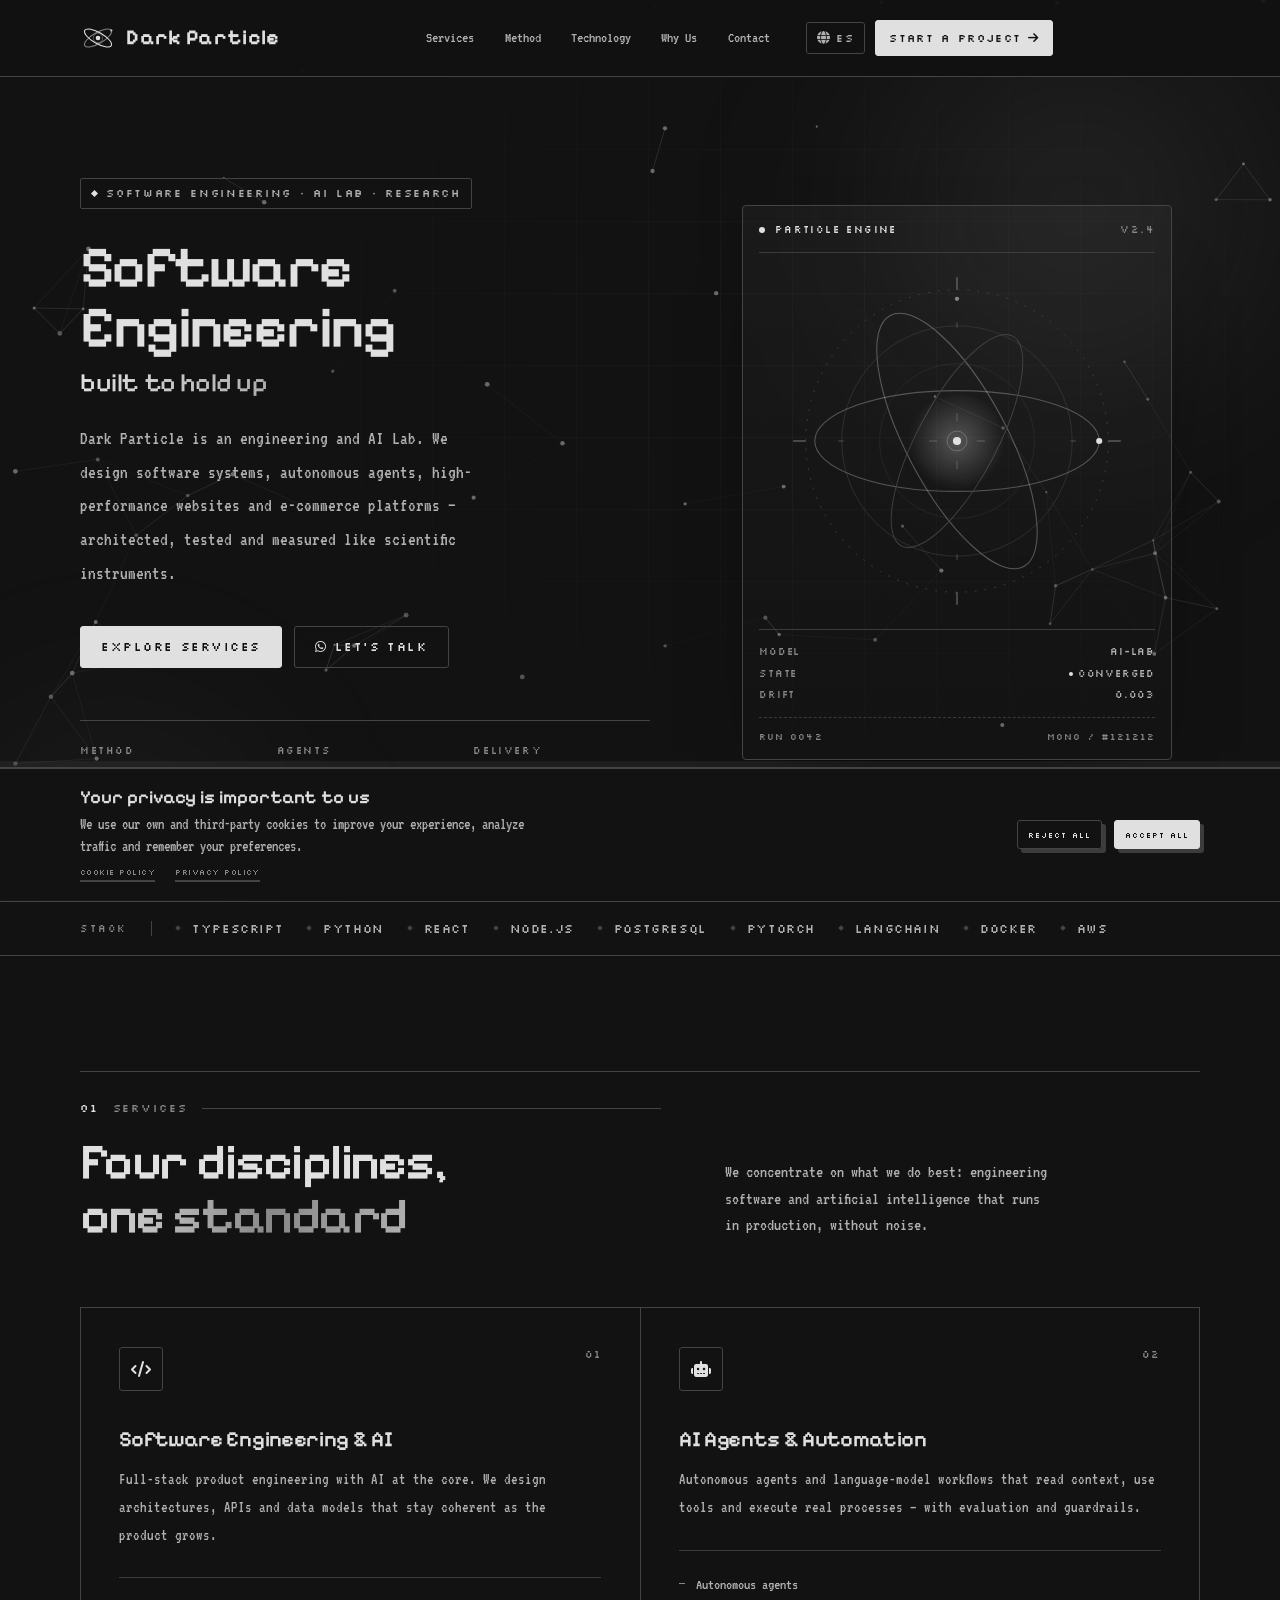
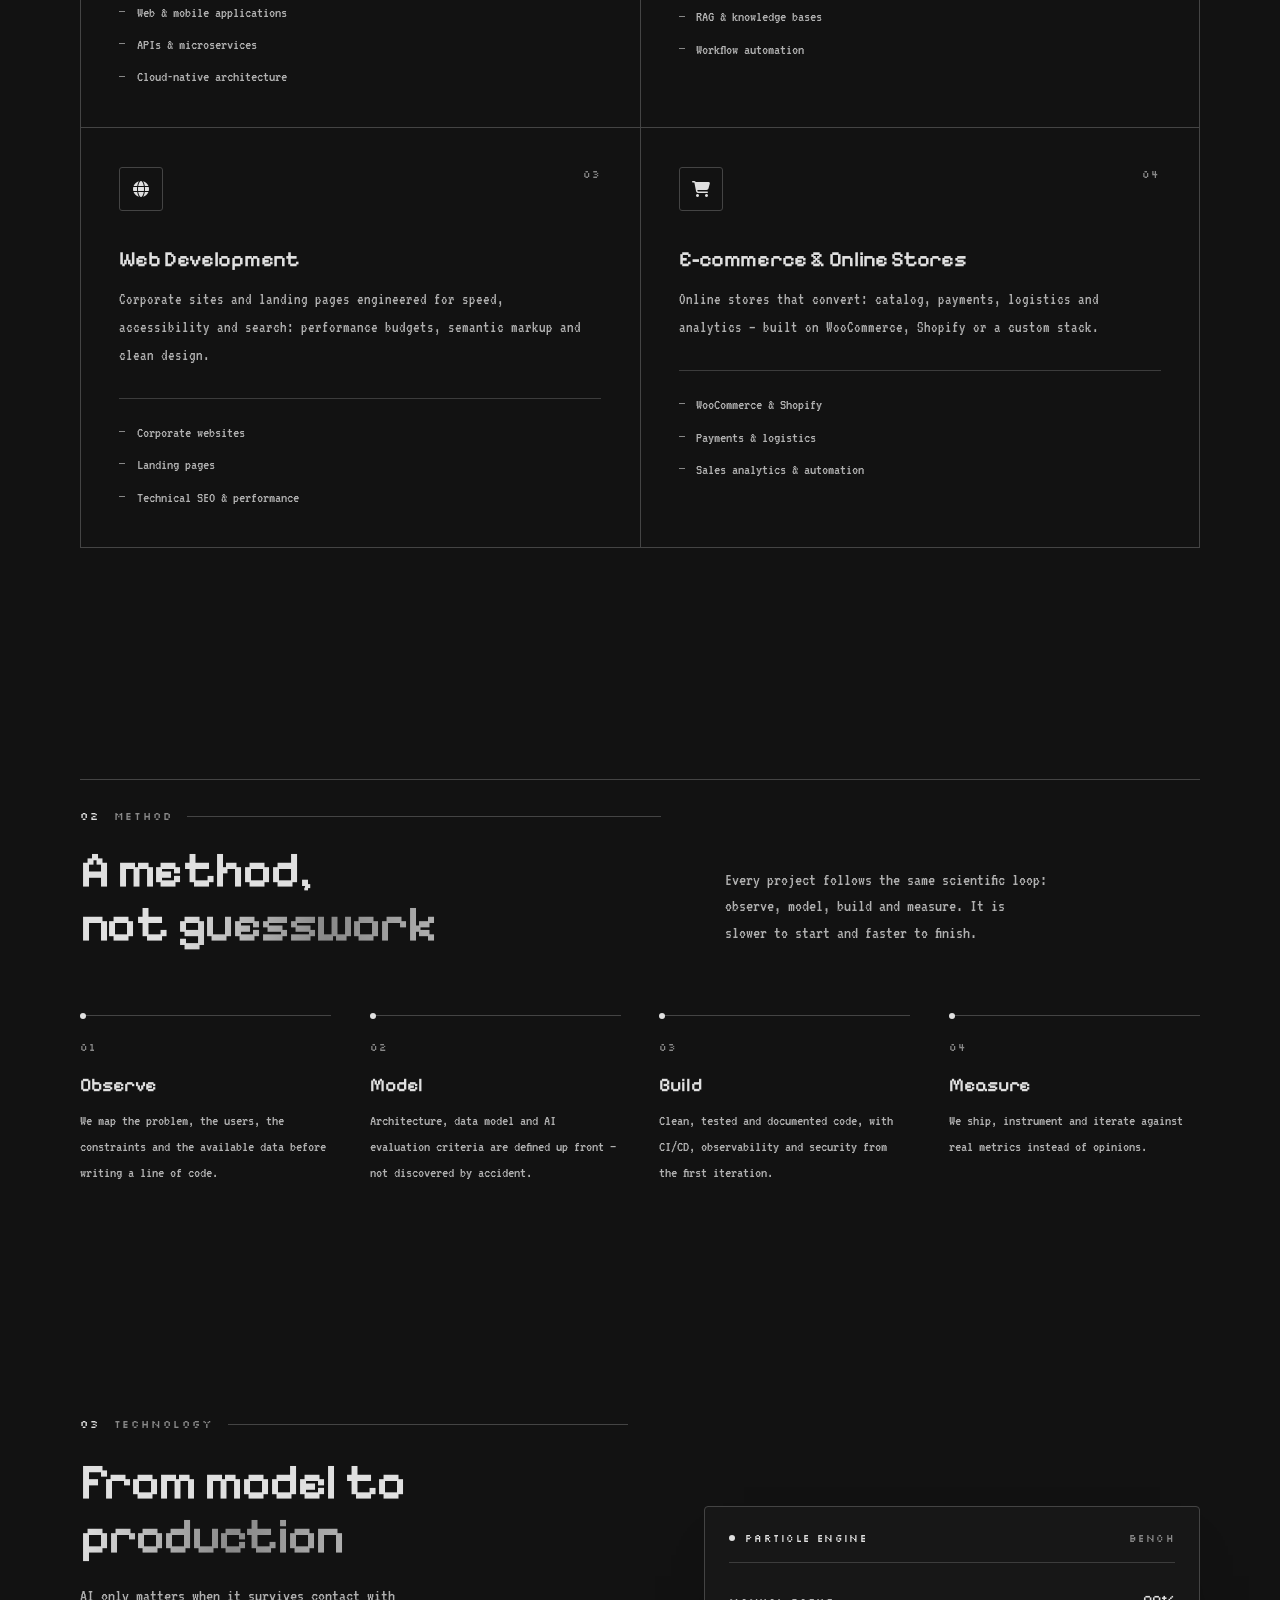
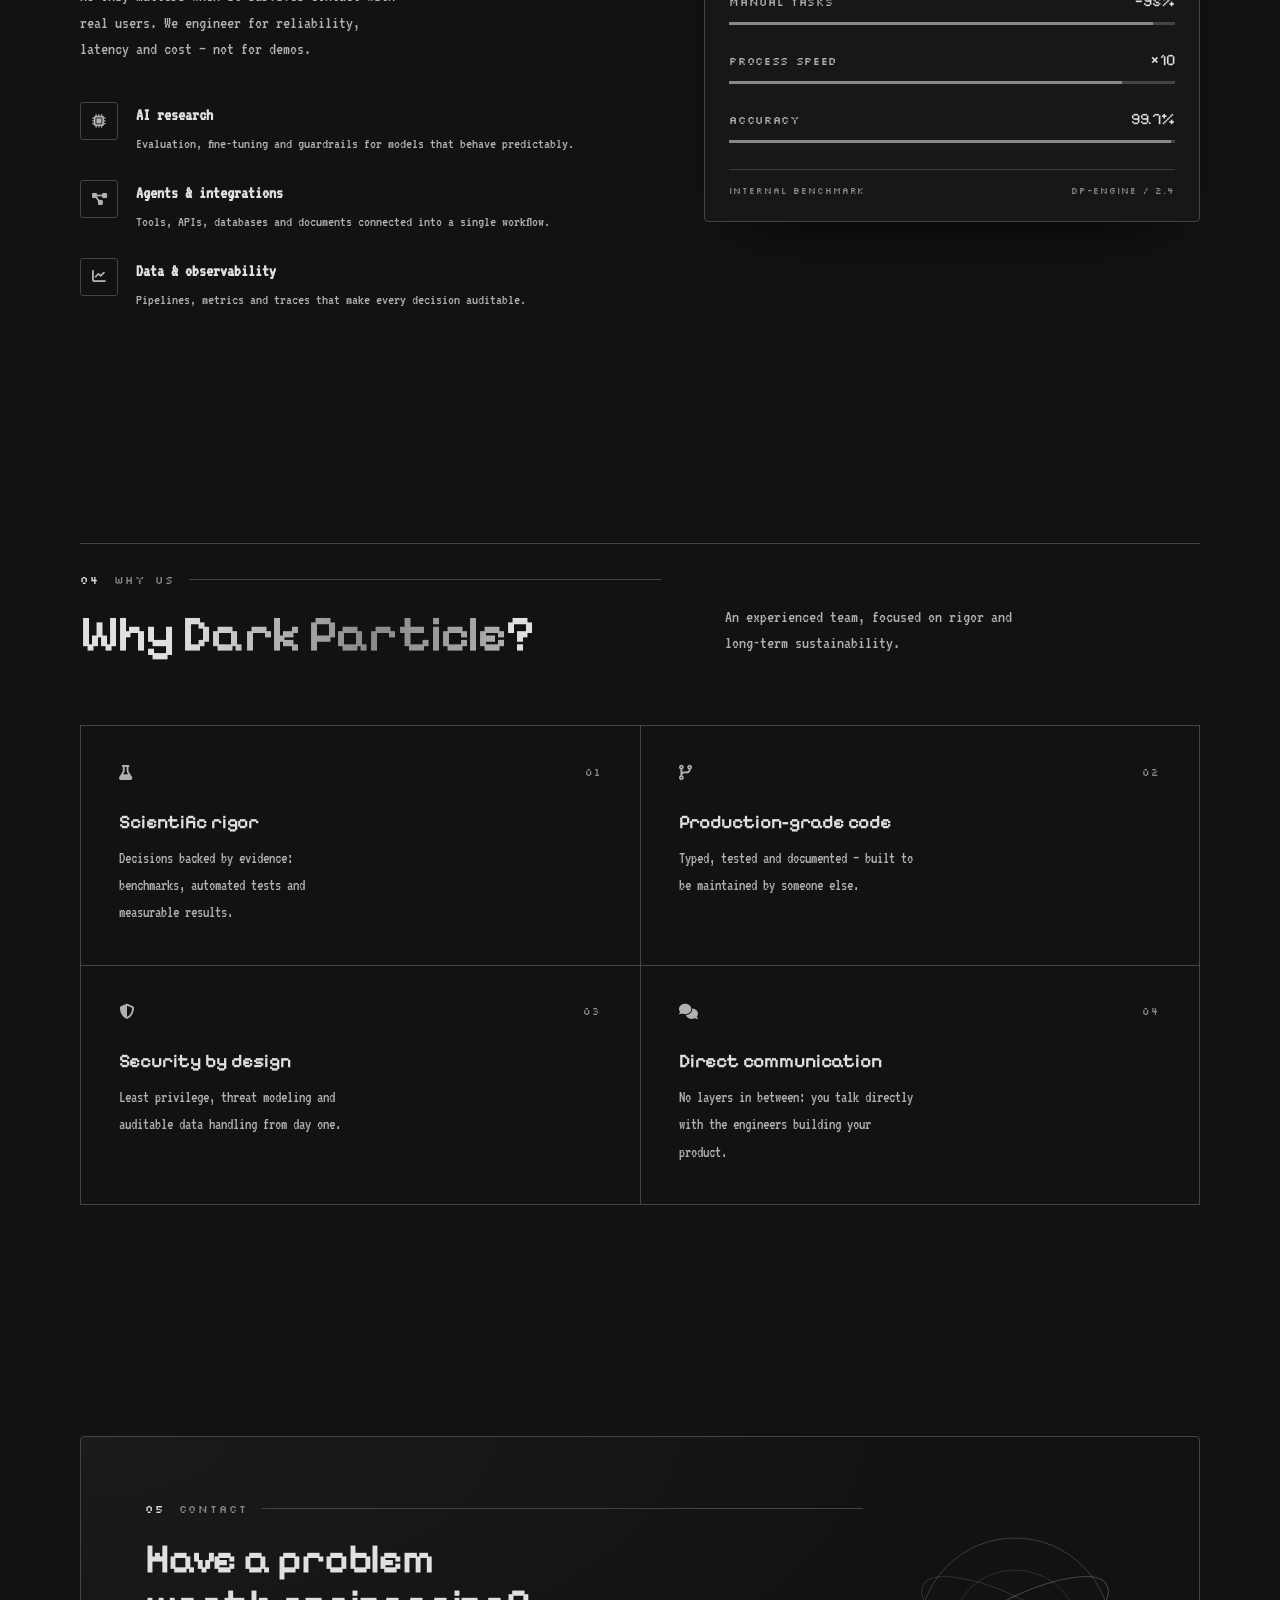
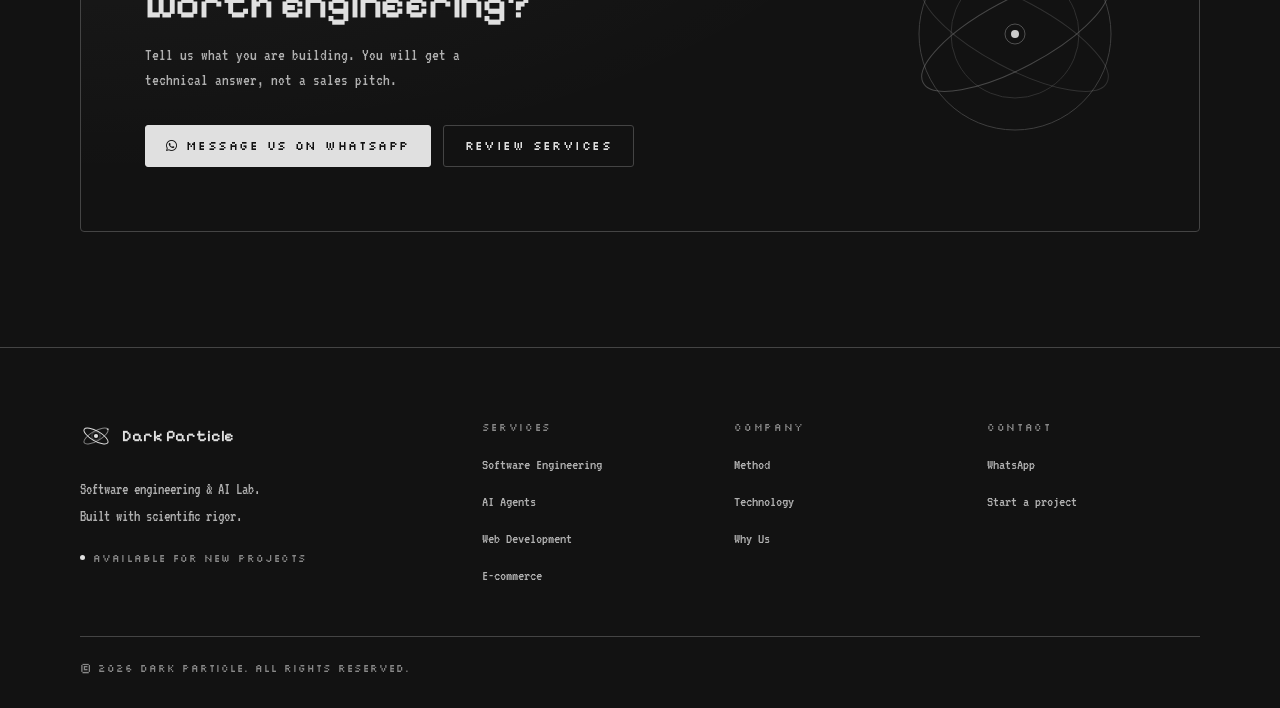
==== commit cc2ac0aa: "Add files via upload" ====
--- a/pixelArt/index.html
+++ b/pixelArt/index.html
@@ -422,7 +422,7 @@
             <p class="section__eyebrow"><span class="section__index">04</span><span data-i18n="features_tag">Why Us</span></p>
             <h2 class="section__title" data-i18n="features_title">Why <span class="gradient-text">Dark Particle</span>?</h2>
           </div>
-          <p class="section__desc" data-i18n="features_desc">A senior team with a bias toward rigor and long-term maintainability.</p>
+          <p class="section__desc" data-i18n="features_desc">An experienced team, focused on rigor and long-term sustainability.</p>
         </header>
 
         <div class="features__grid">
